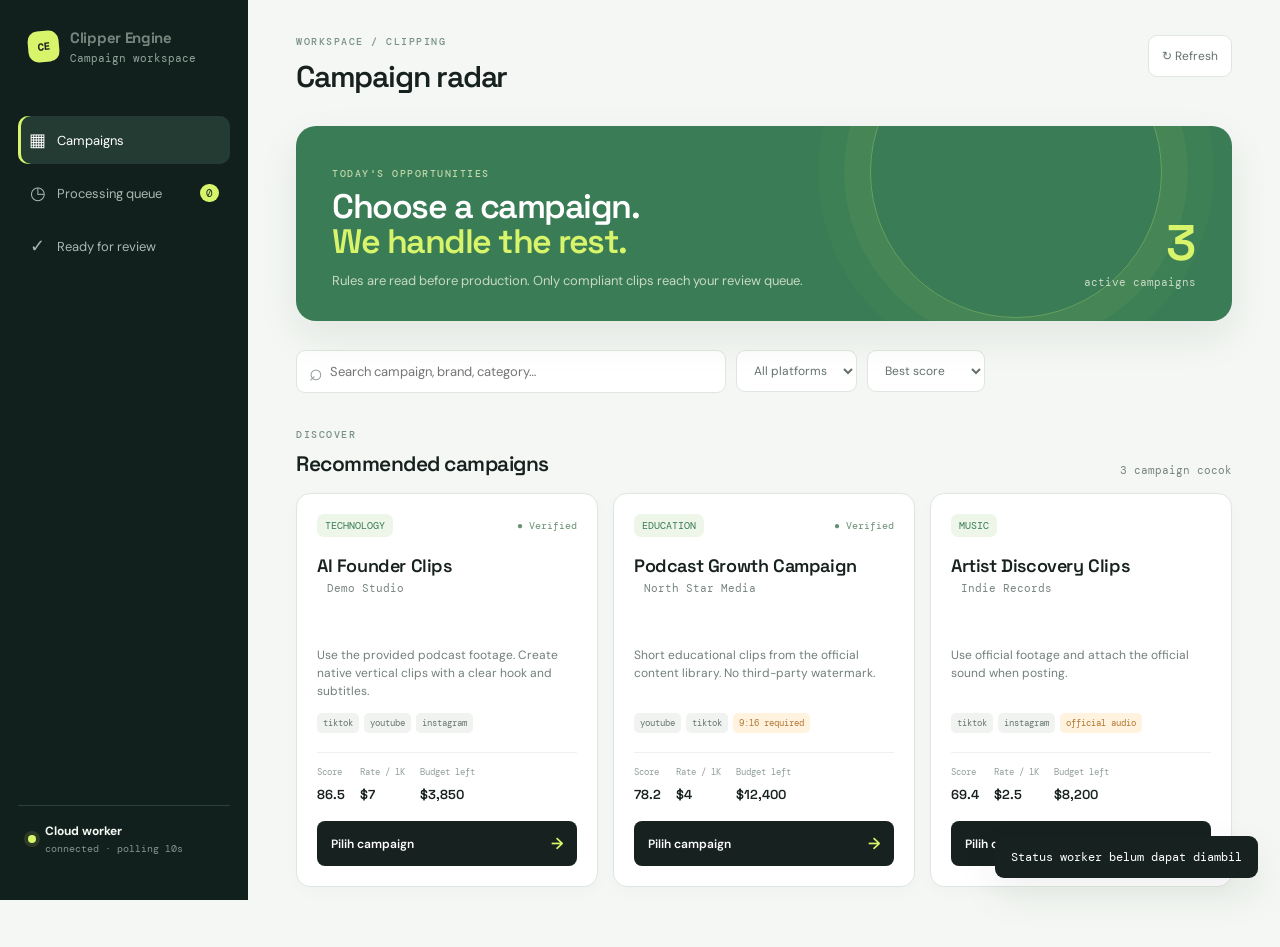
==== web/index.html @ 4ec82c53 "fix: label worker as cloud in dashboard" ====
<!doctype html>
<html lang="id">
<head>
  <meta charset="UTF-8" />
  <meta name="viewport" content="width=device-width, initial-scale=1.0" />
  <title>Clipper Engine</title>
  <link rel="stylesheet" href="./styles.css" />
</head>
<body>
  <div class="app-shell">
    <aside class="sidebar">
      <div class="brand"><div class="brand-mark">CE</div><div><strong>Clipper Engine</strong><span>Campaign workspace</span></div></div>
      <nav>
        <a class="nav-item active" href="#campaigns"><span>▦</span> Campaigns</a>
        <a class="nav-item" href="#jobs"><span>◷</span> Processing queue <b id="queueCount">0</b></a>
        <a class="nav-item" href="#review"><span>✓</span> Ready for review</a>
      </nav>
      <div class="sidebar-footer"><div class="worker-dot"></div><div><strong>Cloud worker</strong><span id="workerStatus">checking connection…</span></div></div>
    </aside>
    <main class="main-content">
      <header class="topbar"><div><p class="eyebrow">WORKSPACE / CLIPPING</p><h1 id="pageTitle">Campaign radar</h1></div><button class="ghost-button" id="refreshButton">↻ Refresh</button></header>
      <section id="campaignsView" class="view active-view">
        <div class="hero-card"><div><p class="eyebrow light">TODAY'S OPPORTUNITIES</p><h2>Choose a campaign.<br><em>We handle the rest.</em></h2><p class="hero-copy">Rules are read before production. Only compliant clips reach your review queue.</p></div><div class="hero-stat"><span id="activeCount">—</span><small>active campaigns</small></div></div>
        <div class="toolbar"><div class="search-box"><span>⌕</span><input id="searchInput" placeholder="Search campaign, brand, category…" /></div><select id="platformFilter"><option value="">All platforms</option><option value="tiktok">TikTok</option><option value="youtube">YouTube</option><option value="instagram">Instagram</option></select><select id="sortSelect"><option value="score">Best score</option><option value="rate">Highest rate</option><option value="budget">Budget left</option></select></div>
        <div class="section-heading"><div><p class="eyebrow">DISCOVER</p><h3>Recommended campaigns</h3></div><span class="muted" id="campaignMeta">Loading…</span></div>
        <div id="campaignGrid" class="campaign-grid"></div>
      </section>
      <section id="jobsView" class="view hidden"><div class="section-heading"><div><p class="eyebrow">AUTOMATION</p><h3>Processing queue</h3></div></div><div id="jobsList" class="jobs-list"></div></section>
      <section id="reviewView" class="view hidden"><div class="section-heading"><div><p class="eyebrow">YOUR DECISION</p><h3>Ready for review</h3></div></div><div id="reviewGrid" class="review-grid"></div></section>
    </main>
  </div>
  <div id="detailModal" class="modal hidden"><div class="modal-backdrop" data-close="true"></div><div class="modal-panel"><button class="modal-close" data-close="true">×</button><div id="modalContent"></div></div></div>
  <div id="toast" class="toast hidden"></div>
  <script src="./config.js"></script><script src="./app.js"></script>
</body>
</html>
---- web/styles.css ----
@import url('https://fonts.googleapis.com/css2?family=DM+Mono:wght@400;500&family=DM+Sans:wght@400;500;600;700&family=Space+Grotesk:wght@500;600;700&display=swap');
:root{--ink:#17211f;--muted:#78847f;--line:#dfe6e1;--paper:#f4f7f3;--white:#fff;--lime:#d8f46a;--green:#397c55;--orange:#ffb15b;--shadow:0 16px 40px rgba(29,54,40,.08)}*{box-sizing:border-box}body{margin:0;background:var(--paper);color:var(--ink);font-family:'DM Sans',sans-serif}.app-shell{display:flex;min-height:100vh}.sidebar{width:248px;background:#12201d;color:#f4faf3;display:flex;flex-direction:column;padding:28px 18px;position:fixed;inset:0 auto 0 0}.brand{display:flex;align-items:center;gap:11px;padding:0 10px 38px}.brand strong{display:block;font:700 15px 'Space Grotesk';letter-spacing:-.3px}.brand span{display:block;color:#91a59b;font:11px 'DM Mono';margin-top:4px}.brand-mark{height:31px;width:31px;border-radius:10px;background:var(--lime);color:#18261e;display:grid;place-items:center;font:700 10px 'DM Mono';transform:rotate(-5deg)}nav{display:grid;gap:5px}.nav-item{color:#a9b8b0;text-decoration:none;padding:12px 11px;border-radius:10px;display:flex;align-items:center;gap:11px;font-size:13px}.nav-item span{font-size:18px;width:17px;text-align:center}.nav-item:hover,.nav-item.active{background:#233b32;color:#fff}.nav-item.active{box-shadow:inset 3px 0 var(--lime)}.nav-item b{margin-left:auto;background:var(--lime);color:#203127;border-radius:9px;font:11px 'DM Mono';padding:2px 6px}.sidebar-footer{margin-top:auto;border-top:1px solid #2a4139;padding:17px 10px;display:flex;align-items:center;gap:9px}.sidebar-footer strong{display:block;font-size:12px}.sidebar-footer span{display:block;color:#81958b;font:10px 'DM Mono';margin-top:3px}.worker-dot{width:8px;height:8px;border-radius:50%;background:var(--lime);box-shadow:0 0 0 4px rgba(216,244,106,.12)}.main-content{margin-left:248px;width:calc(100% - 248px);padding:35px 48px 60px;max-width:1500px}.topbar{display:flex;justify-content:space-between;align-items:flex-start;margin-bottom:30px}.eyebrow{margin:0 0 9px;color:#789087;font:500 10px 'DM Mono';letter-spacing:1.5px}.eyebrow.light{color:#bed6aa}.topbar h1{font:600 30px 'Space Grotesk';letter-spacing:-1.2px;margin:0}.hero-card{background:var(--green);color:white;border-radius:20px;padding:32px 36px;display:flex;justify-content:space-between;align-items:end;min-height:195px;box-shadow:var(--shadow);overflow:hidden;position:relative}.hero-card:after{content:'';position:absolute;width:290px;height:290px;border:1px solid rgba(216,244,106,.3);border-radius:50%;right:70px;top:-100px;box-shadow:0 0 0 26px rgba(216,244,106,.04),0 0 0 52px rgba(216,244,106,.03)}.hero-card h2{font:600 34px/1.05 'Space Grotesk';letter-spacing:-1.5px;margin:0 0 12px;position:relative;z-index:1}.hero-card h2 em{color:var(--lime);font-style:normal}.hero-copy{color:#c9d9c7;font-size:13px;margin:0;position:relative;z-index:1}.hero-stat{position:relative;z-index:1;text-align:right}.hero-stat span{display:block;color:var(--lime);font:600 50px 'Space Grotesk';line-height:1}.hero-stat small{display:block;color:#c9d9c7;font:11px 'DM Mono';margin-top:7px}.toolbar{display:flex;gap:10px;margin:29px 0 35px}.search-box{background:#fff;border:1px solid var(--line);border-radius:9px;display:flex;align-items:center;padding:0 12px;flex:1;max-width:430px}.search-box span{font-size:23px;color:#8b9991;margin-right:7px}.search-box input{border:0;outline:0;background:transparent;padding:12px 0;width:100%;font:13px 'DM Sans';color:var(--ink)}select,.ghost-button{border:1px solid var(--line);background:#fff;border-radius:9px;padding:0 13px;color:#64736b;font:12px 'DM Sans';height:42px}.ghost-button{cursor:pointer}.ghost-button:hover{border-color:#9ab5a0;color:var(--green)}.section-heading{display:flex;justify-content:space-between;align-items:end;margin-bottom:16px}.section-heading h3{font:600 21px 'Space Grotesk';margin:0;letter-spacing:-.5px}.muted{color:var(--muted);font:11px 'DM Mono'}.campaign-grid{display:grid;grid-template-columns:repeat(auto-fill,minmax(280px,1fr));gap:15px}.campaign-card,.job-card,.review-card{background:#fff;border:1px solid var(--line);border-radius:14px;box-shadow:0 5px 15px rgba(34,61,45,.025)}.campaign-card{padding:20px;display:flex;flex-direction:column;min-height:360px}.card-top{display:flex;justify-content:space-between;align-items:center;margin-bottom:17px}.category-pill{color:var(--green);background:#edf6e8;border-radius:7px;padding:5px 8px;font:10px 'DM Mono';text-transform:uppercase}.verified{color:#699074;font:10px 'DM Mono'}.campaign-card h4{font:600 18px 'Space Grotesk';margin:0 0 4px;letter-spacing:-.4px}.brand{color:#78857e;font:11px 'DM Mono';margin:0 0 13px}.description{color:#718078;font-size:12px;line-height:1.5;min-height:54px;margin:0 0 13px}.chips{display:flex;gap:5px;flex-wrap:wrap;margin-bottom:19px}.chips span{background:#f0f3f0;border-radius:5px;padding:4px 6px;color:#68766f;font:9px 'DM Mono'}.chips .flag{background:#fff2df;color:#b47632}.metrics{border-top:1px solid #edf0ed;padding-top:13px;display:flex;gap:15px;margin-top:auto;margin-bottom:17px}.metrics small{display:block;color:#91a098;font:9px 'DM Mono';margin-bottom:5px}.metrics strong{font:600 13px 'Space Grotesk'}.primary-button{border:0;border-radius:8px;background:var(--ink);color:white;padding:12px 14px;font:600 12px 'DM Sans';cursor:pointer;display:flex;justify-content:space-between;align-items:center;width:100%}.primary-button:hover{background:var(--green)}.primary-button span{color:var(--lime);font-size:16px}.jobs-list{display:grid;gap:10px}.job-card{display:flex;align-items:center;gap:15px;padding:19px}.job-icon{width:35px;height:35px;border-radius:10px;background:#e9f2e6;color:var(--green);display:grid;place-items:center;font-size:20px}.job-main{flex:1}.job-head{display:flex;justify-content:space-between;gap:12px;align-items:center}.job-head strong{font:600 14px 'Space Grotesk'}.job-main p{margin:5px 0 10px;color:#7d8982;font:11px 'DM Mono'}.progress{height:5px;background:#edf0ed;border-radius:5px;overflow:hidden}.progress i{height:100%;display:block;background:var(--green);border-radius:5px;transition:width .5s}.progress-number{font:11px 'DM Mono';color:#7f8e85;width:38px;text-align:right}.status{font:10px 'DM Mono';border-radius:6px;padding:5px 7px;text-transform:uppercase}.status.processing,.status.queued{background:#fff1dd;color:#b87329}.status.review{background:#e5f4dc;color:#518459}.status.error,.status.blocked{background:#ffe3df;color:#b45d52}.review-grid{display:grid;grid-template-columns:repeat(auto-fill,minmax(280px,1fr));gap:16px}.preview-placeholder{height:300px;background:linear-gradient(145deg,#172723,#345247);border-radius:14px 14px 0 0;color:#d8f46a;display:grid;place-items:center;align-content:center;font:600 17px 'Space Grotesk'}.preview-placeholder small{color:#a8c4ae;font:10px 'DM Mono';margin-top:6px}.review-body{padding:17px}.review-body h4{font:600 16px 'Space Grotesk';margin:13px 0 7px}.review-body p{font-size:12px;color:#77847d;line-height:1.45}.review-actions{display:flex;gap:7px;margin-top:17px}.review-actions .primary-button{flex:1}.review-actions .ghost-button{height:auto}.empty-state{border:1px dashed #cbd6cd;color:#8c9991;padding:45px;text-align:center;border-radius:13px;font-size:13px;grid-column:1/-1}.hidden{display:none!important}.modal{position:fixed;inset:0;display:grid;place-items:center;z-index:10}.modal-backdrop{position:absolute;inset:0;background:rgba(14,28,24,.55);backdrop-filter:blur(4px)}.modal-panel{position:relative;background:#fff;width:min(480px,calc(100% - 30px));border-radius:18px;padding:32px;box-shadow:0 25px 80px rgba(0,0,0,.2)}.modal-panel h2{font:600 26px 'Space Grotesk';margin:0 0 6px}.modal-brand{color:#7d8e83;font:11px 'DM Mono';margin:0 0 25px}.modal-close{position:absolute;right:16px;top:13px;border:0;background:none;font-size:25px;color:#829088;cursor:pointer}.rule-preview{background:#f2f7f1;border-radius:11px;padding:15px 17px;display:grid;gap:8px;margin-bottom:15px}.rule-preview strong{font:600 12px 'Space Grotesk';margin-bottom:4px}.rule-preview span{font-size:12px;color:#617269}.rule-preview span:before{content:'✓';color:var(--green);font-weight:bold;margin-right:8px}.modal-note{color:#8a978f;font-size:11px;line-height:1.5;margin:0 0 22px}.toast{position:fixed;bottom:22px;right:22px;background:#17211f;color:#fff;border-radius:9px;padding:13px 16px;font:12px 'DM Mono';box-shadow:var(--shadow)}
@media(max-width:850px){.sidebar{width:70px;padding:22px 10px}.brand{padding:0 9px 32px}.brand>div:not(.brand-mark),.nav-item:not(.active) span~*,.nav-item b,.sidebar-footer div:not(.worker-dot){display:none}.nav-item{justify-content:center}.main-content{margin-left:70px;width:calc(100% - 70px);padding:25px 20px 45px}.hero-card{padding:25px;min-height:210px}.hero-card h2{font-size:28px}.hero-stat{display:none}.toolbar{flex-wrap:wrap}.search-box{max-width:none;flex-basis:100%}}

.review-video{display:block;width:100%;height:300px;object-fit:cover;background:#172723;border-radius:14px 14px 0 0}.download-link{text-decoration:none}.job-icon.spinning{animation:spin 1.2s linear infinite}@keyframes spin{to{transform:rotate(360deg)}}
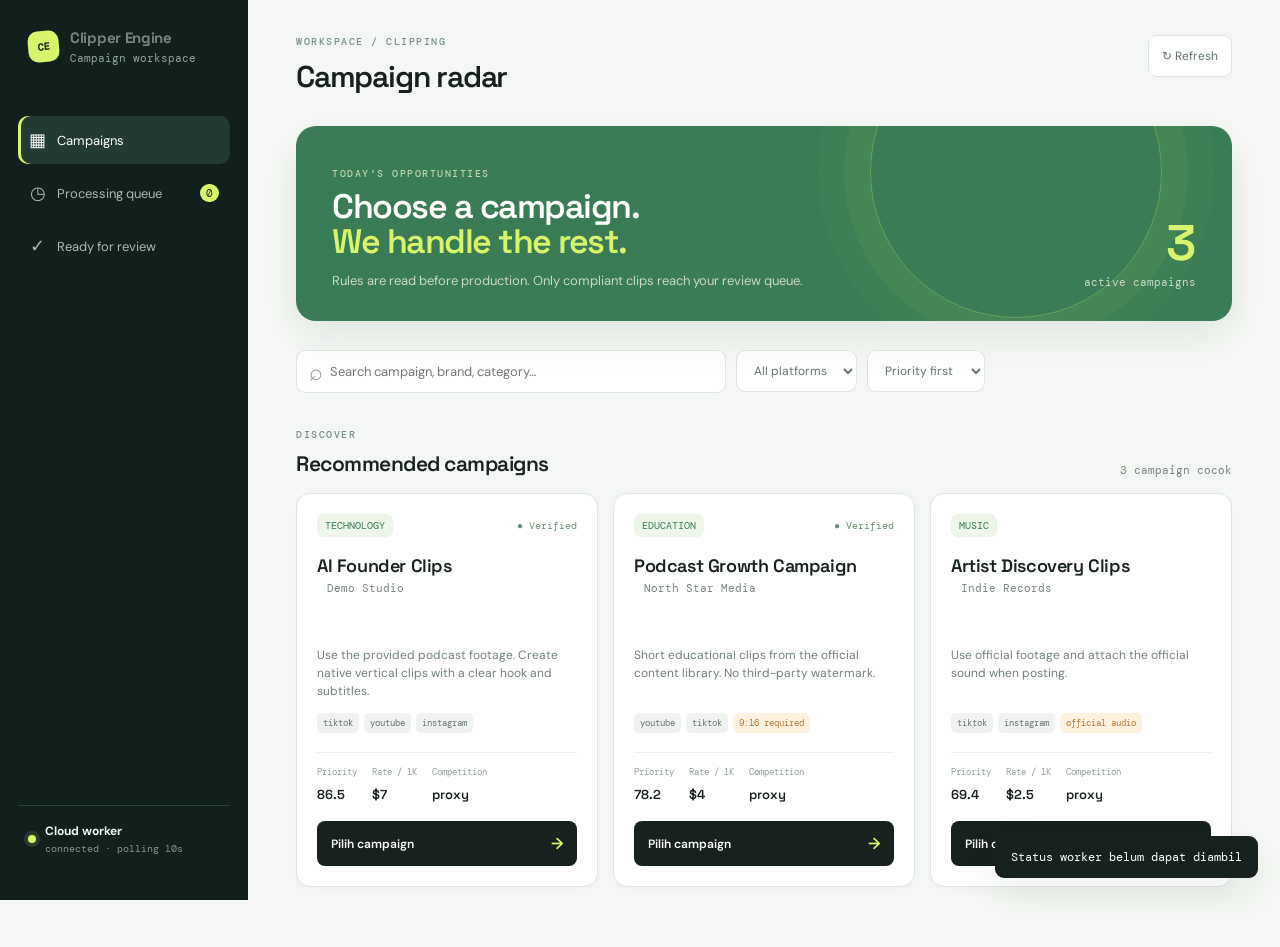
==== commit 5259c402: "feat: add D1-backed campaign priority radar" ====
--- a/web/index.html
+++ b/web/index.html
@@ -21,7 +21,7 @@
       <header class="topbar"><div><p class="eyebrow">WORKSPACE / CLIPPING</p><h1 id="pageTitle">Campaign radar</h1></div><button class="ghost-button" id="refreshButton">↻ Refresh</button></header>
       <section id="campaignsView" class="view active-view">
         <div class="hero-card"><div><p class="eyebrow light">TODAY'S OPPORTUNITIES</p><h2>Choose a campaign.<br><em>We handle the rest.</em></h2><p class="hero-copy">Rules are read before production. Only compliant clips reach your review queue.</p></div><div class="hero-stat"><span id="activeCount">—</span><small>active campaigns</small></div></div>
-        <div class="toolbar"><div class="search-box"><span>⌕</span><input id="searchInput" placeholder="Search campaign, brand, category…" /></div><select id="platformFilter"><option value="">All platforms</option><option value="tiktok">TikTok</option><option value="youtube">YouTube</option><option value="instagram">Instagram</option></select><select id="sortSelect"><option value="score">Best score</option><option value="rate">Highest rate</option><option value="budget">Budget left</option></select></div>
+        <div class="toolbar"><div class="search-box"><span>⌕</span><input id="searchInput" placeholder="Search campaign, brand, category…" /></div><select id="platformFilter"><option value="">All platforms</option><option value="tiktok">TikTok</option><option value="youtube">YouTube</option><option value="instagram">Instagram</option></select><select id="sortSelect"><option value="score">Priority first</option><option value="rate">Highest rate</option><option value="budget">Budget left</option><option value="recency">Newest</option></select></div>
         <div class="section-heading"><div><p class="eyebrow">DISCOVER</p><h3>Recommended campaigns</h3></div><span class="muted" id="campaignMeta">Loading…</span></div>
         <div id="campaignGrid" class="campaign-grid"></div>
       </section>
--- a/web/styles.css
+++ b/web/styles.css
@@ -2,4 +2,4 @@
 :root{--ink:#17211f;--muted:#78847f;--line:#dfe6e1;--paper:#f4f7f3;--white:#fff;--lime:#d8f46a;--green:#397c55;--orange:#ffb15b;--shadow:0 16px 40px rgba(29,54,40,.08)}*{box-sizing:border-box}body{margin:0;background:var(--paper);color:var(--ink);font-family:'DM Sans',sans-serif}.app-shell{display:flex;min-height:100vh}.sidebar{width:248px;background:#12201d;color:#f4faf3;display:flex;flex-direction:column;padding:28px 18px;position:fixed;inset:0 auto 0 0}.brand{display:flex;align-items:center;gap:11px;padding:0 10px 38px}.brand strong{display:block;font:700 15px 'Space Grotesk';letter-spacing:-.3px}.brand span{display:block;color:#91a59b;font:11px 'DM Mono';margin-top:4px}.brand-mark{height:31px;width:31px;border-radius:10px;background:var(--lime);color:#18261e;display:grid;place-items:center;font:700 10px 'DM Mono';transform:rotate(-5deg)}nav{display:grid;gap:5px}.nav-item{color:#a9b8b0;text-decoration:none;padding:12px 11px;border-radius:10px;display:flex;align-items:center;gap:11px;font-size:13px}.nav-item span{font-size:18px;width:17px;text-align:center}.nav-item:hover,.nav-item.active{background:#233b32;color:#fff}.nav-item.active{box-shadow:inset 3px 0 var(--lime)}.nav-item b{margin-left:auto;background:var(--lime);color:#203127;border-radius:9px;font:11px 'DM Mono';padding:2px 6px}.sidebar-footer{margin-top:auto;border-top:1px solid #2a4139;padding:17px 10px;display:flex;align-items:center;gap:9px}.sidebar-footer strong{display:block;font-size:12px}.sidebar-footer span{display:block;color:#81958b;font:10px 'DM Mono';margin-top:3px}.worker-dot{width:8px;height:8px;border-radius:50%;background:var(--lime);box-shadow:0 0 0 4px rgba(216,244,106,.12)}.main-content{margin-left:248px;width:calc(100% - 248px);padding:35px 48px 60px;max-width:1500px}.topbar{display:flex;justify-content:space-between;align-items:flex-start;margin-bottom:30px}.eyebrow{margin:0 0 9px;color:#789087;font:500 10px 'DM Mono';letter-spacing:1.5px}.eyebrow.light{color:#bed6aa}.topbar h1{font:600 30px 'Space Grotesk';letter-spacing:-1.2px;margin:0}.hero-card{background:var(--green);color:white;border-radius:20px;padding:32px 36px;display:flex;justify-content:space-between;align-items:end;min-height:195px;box-shadow:var(--shadow);overflow:hidden;position:relative}.hero-card:after{content:'';position:absolute;width:290px;height:290px;border:1px solid rgba(216,244,106,.3);border-radius:50%;right:70px;top:-100px;box-shadow:0 0 0 26px rgba(216,244,106,.04),0 0 0 52px rgba(216,244,106,.03)}.hero-card h2{font:600 34px/1.05 'Space Grotesk';letter-spacing:-1.5px;margin:0 0 12px;position:relative;z-index:1}.hero-card h2 em{color:var(--lime);font-style:normal}.hero-copy{color:#c9d9c7;font-size:13px;margin:0;position:relative;z-index:1}.hero-stat{position:relative;z-index:1;text-align:right}.hero-stat span{display:block;color:var(--lime);font:600 50px 'Space Grotesk';line-height:1}.hero-stat small{display:block;color:#c9d9c7;font:11px 'DM Mono';margin-top:7px}.toolbar{display:flex;gap:10px;margin:29px 0 35px}.search-box{background:#fff;border:1px solid var(--line);border-radius:9px;display:flex;align-items:center;padding:0 12px;flex:1;max-width:430px}.search-box span{font-size:23px;color:#8b9991;margin-right:7px}.search-box input{border:0;outline:0;background:transparent;padding:12px 0;width:100%;font:13px 'DM Sans';color:var(--ink)}select,.ghost-button{border:1px solid var(--line);background:#fff;border-radius:9px;padding:0 13px;color:#64736b;font:12px 'DM Sans';height:42px}.ghost-button{cursor:pointer}.ghost-button:hover{border-color:#9ab5a0;color:var(--green)}.section-heading{display:flex;justify-content:space-between;align-items:end;margin-bottom:16px}.section-heading h3{font:600 21px 'Space Grotesk';margin:0;letter-spacing:-.5px}.muted{color:var(--muted);font:11px 'DM Mono'}.campaign-grid{display:grid;grid-template-columns:repeat(auto-fill,minmax(280px,1fr));gap:15px}.campaign-card,.job-card,.review-card{background:#fff;border:1px solid var(--line);border-radius:14px;box-shadow:0 5px 15px rgba(34,61,45,.025)}.campaign-card{padding:20px;display:flex;flex-direction:column;min-height:360px}.card-top{display:flex;justify-content:space-between;align-items:center;margin-bottom:17px}.category-pill{color:var(--green);background:#edf6e8;border-radius:7px;padding:5px 8px;font:10px 'DM Mono';text-transform:uppercase}.verified{color:#699074;font:10px 'DM Mono'}.campaign-card h4{font:600 18px 'Space Grotesk';margin:0 0 4px;letter-spacing:-.4px}.brand{color:#78857e;font:11px 'DM Mono';margin:0 0 13px}.description{color:#718078;font-size:12px;line-height:1.5;min-height:54px;margin:0 0 13px}.chips{display:flex;gap:5px;flex-wrap:wrap;margin-bottom:19px}.chips span{background:#f0f3f0;border-radius:5px;padding:4px 6px;color:#68766f;font:9px 'DM Mono'}.chips .flag{background:#fff2df;color:#b47632}.metrics{border-top:1px solid #edf0ed;padding-top:13px;display:flex;gap:15px;margin-top:auto;margin-bottom:17px}.metrics small{display:block;color:#91a098;font:9px 'DM Mono';margin-bottom:5px}.metrics strong{font:600 13px 'Space Grotesk'}.primary-button{border:0;border-radius:8px;background:var(--ink);color:white;padding:12px 14px;font:600 12px 'DM Sans';cursor:pointer;display:flex;justify-content:space-between;align-items:center;width:100%}.primary-button:hover{background:var(--green)}.primary-button span{color:var(--lime);font-size:16px}.jobs-list{display:grid;gap:10px}.job-card{display:flex;align-items:center;gap:15px;padding:19px}.job-icon{width:35px;height:35px;border-radius:10px;background:#e9f2e6;color:var(--green);display:grid;place-items:center;font-size:20px}.job-main{flex:1}.job-head{display:flex;justify-content:space-between;gap:12px;align-items:center}.job-head strong{font:600 14px 'Space Grotesk'}.job-main p{margin:5px 0 10px;color:#7d8982;font:11px 'DM Mono'}.progress{height:5px;background:#edf0ed;border-radius:5px;overflow:hidden}.progress i{height:100%;display:block;background:var(--green);border-radius:5px;transition:width .5s}.progress-number{font:11px 'DM Mono';color:#7f8e85;width:38px;text-align:right}.status{font:10px 'DM Mono';border-radius:6px;padding:5px 7px;text-transform:uppercase}.status.processing,.status.queued{background:#fff1dd;color:#b87329}.status.review{background:#e5f4dc;color:#518459}.status.error,.status.blocked{background:#ffe3df;color:#b45d52}.review-grid{display:grid;grid-template-columns:repeat(auto-fill,minmax(280px,1fr));gap:16px}.preview-placeholder{height:300px;background:linear-gradient(145deg,#172723,#345247);border-radius:14px 14px 0 0;color:#d8f46a;display:grid;place-items:center;align-content:center;font:600 17px 'Space Grotesk'}.preview-placeholder small{color:#a8c4ae;font:10px 'DM Mono';margin-top:6px}.review-body{padding:17px}.review-body h4{font:600 16px 'Space Grotesk';margin:13px 0 7px}.review-body p{font-size:12px;color:#77847d;line-height:1.45}.review-actions{display:flex;gap:7px;margin-top:17px}.review-actions .primary-button{flex:1}.review-actions .ghost-button{height:auto}.empty-state{border:1px dashed #cbd6cd;color:#8c9991;padding:45px;text-align:center;border-radius:13px;font-size:13px;grid-column:1/-1}.hidden{display:none!important}.modal{position:fixed;inset:0;display:grid;place-items:center;z-index:10}.modal-backdrop{position:absolute;inset:0;background:rgba(14,28,24,.55);backdrop-filter:blur(4px)}.modal-panel{position:relative;background:#fff;width:min(480px,calc(100% - 30px));border-radius:18px;padding:32px;box-shadow:0 25px 80px rgba(0,0,0,.2)}.modal-panel h2{font:600 26px 'Space Grotesk';margin:0 0 6px}.modal-brand{color:#7d8e83;font:11px 'DM Mono';margin:0 0 25px}.modal-close{position:absolute;right:16px;top:13px;border:0;background:none;font-size:25px;color:#829088;cursor:pointer}.rule-preview{background:#f2f7f1;border-radius:11px;padding:15px 17px;display:grid;gap:8px;margin-bottom:15px}.rule-preview strong{font:600 12px 'Space Grotesk';margin-bottom:4px}.rule-preview span{font-size:12px;color:#617269}.rule-preview span:before{content:'✓';color:var(--green);font-weight:bold;margin-right:8px}.modal-note{color:#8a978f;font-size:11px;line-height:1.5;margin:0 0 22px}.toast{position:fixed;bottom:22px;right:22px;background:#17211f;color:#fff;border-radius:9px;padding:13px 16px;font:12px 'DM Mono';box-shadow:var(--shadow)}
 @media(max-width:850px){.sidebar{width:70px;padding:22px 10px}.brand{padding:0 9px 32px}.brand>div:not(.brand-mark),.nav-item:not(.active) span~*,.nav-item b,.sidebar-footer div:not(.worker-dot){display:none}.nav-item{justify-content:center}.main-content{margin-left:70px;width:calc(100% - 70px);padding:25px 20px 45px}.hero-card{padding:25px;min-height:210px}.hero-card h2{font-size:28px}.hero-stat{display:none}.toolbar{flex-wrap:wrap}.search-box{max-width:none;flex-basis:100%}}
 
-.review-video{display:block;width:100%;height:300px;object-fit:cover;background:#172723;border-radius:14px 14px 0 0}.download-link{text-decoration:none}.job-icon.spinning{animation:spin 1.2s linear infinite}@keyframes spin{to{transform:rotate(360deg)}}
+.review-video{display:block;width:100%;height:300px;object-fit:cover;background:#172723;border-radius:14px 14px 0 0}.download-link{text-decoration:none}.job-icon.spinning{animation:spin 1.2s linear infinite}.card-labels{display:flex;gap:7px;align-items:center}.new-badge{color:#315d3d;background:var(--lime);border-radius:5px;padding:4px 6px;font:9px 'DM Mono'}
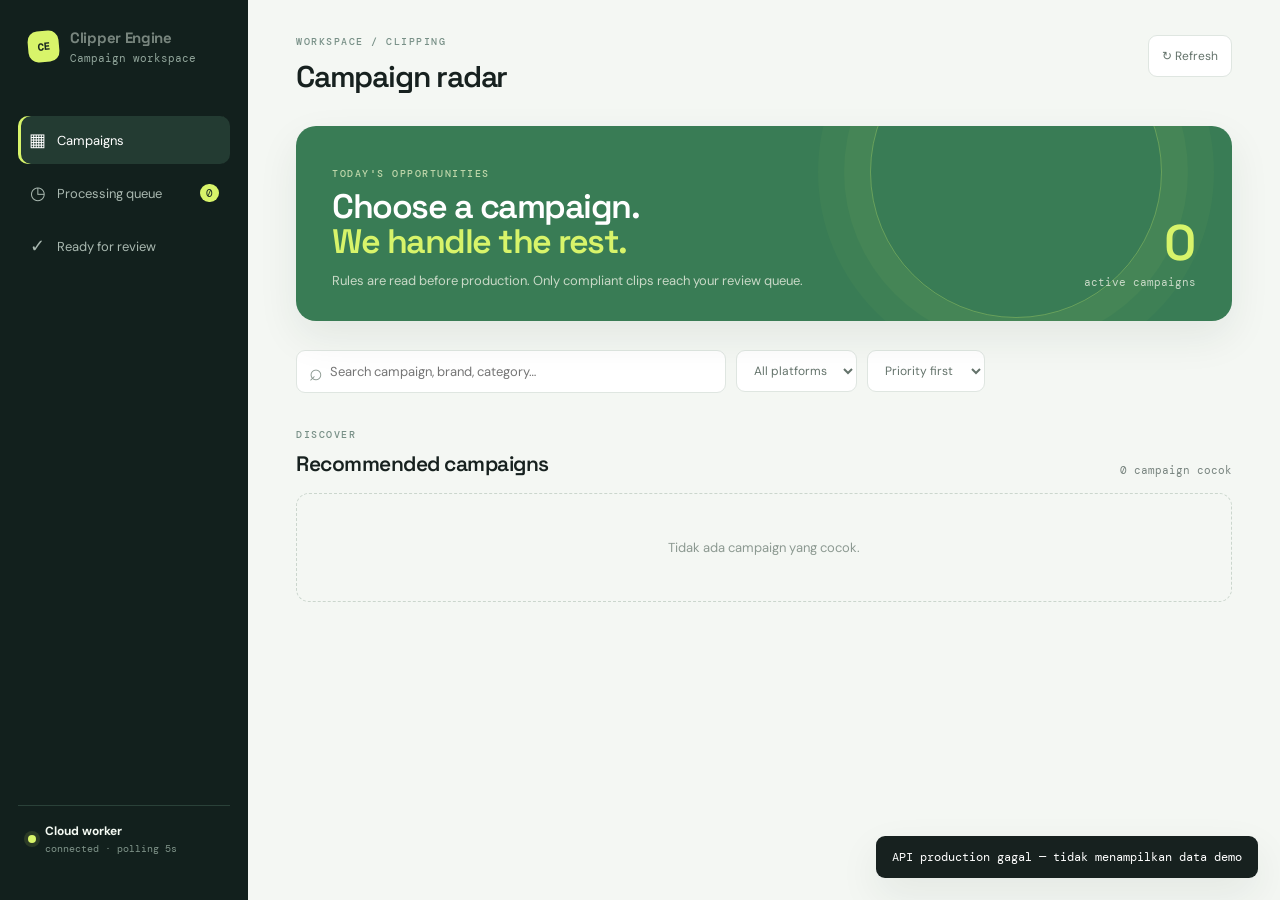
==== commit d4dffaaf: "feat: add live queue monitoring summary" ====
--- a/web/index.html
+++ b/web/index.html
@@ -25,7 +25,7 @@
         <div class="section-heading"><div><p class="eyebrow">DISCOVER</p><h3>Recommended campaigns</h3></div><span class="muted" id="campaignMeta">Loading…</span></div>
         <div id="campaignGrid" class="campaign-grid"></div>
       </section>
-      <section id="jobsView" class="view hidden"><div class="section-heading"><div><p class="eyebrow">AUTOMATION</p><h3>Processing queue</h3></div></div><div id="jobsList" class="jobs-list"></div></section>
+      <section id="jobsView" class="view hidden"><div class="section-heading"><div><p class="eyebrow">AUTOMATION</p><h3>Processing queue</h3></div><div class="queue-monitor-badge"><i></i> LIVE</div></div><div id="queueSummary" class="queue-summary"></div><div id="jobsList" class="jobs-list"></div></section>
       <section id="reviewView" class="view hidden"><div class="section-heading"><div><p class="eyebrow">YOUR DECISION</p><h3>Ready for review</h3></div></div><div id="reviewGrid" class="review-grid"></div></section>
     </main>
   </div>
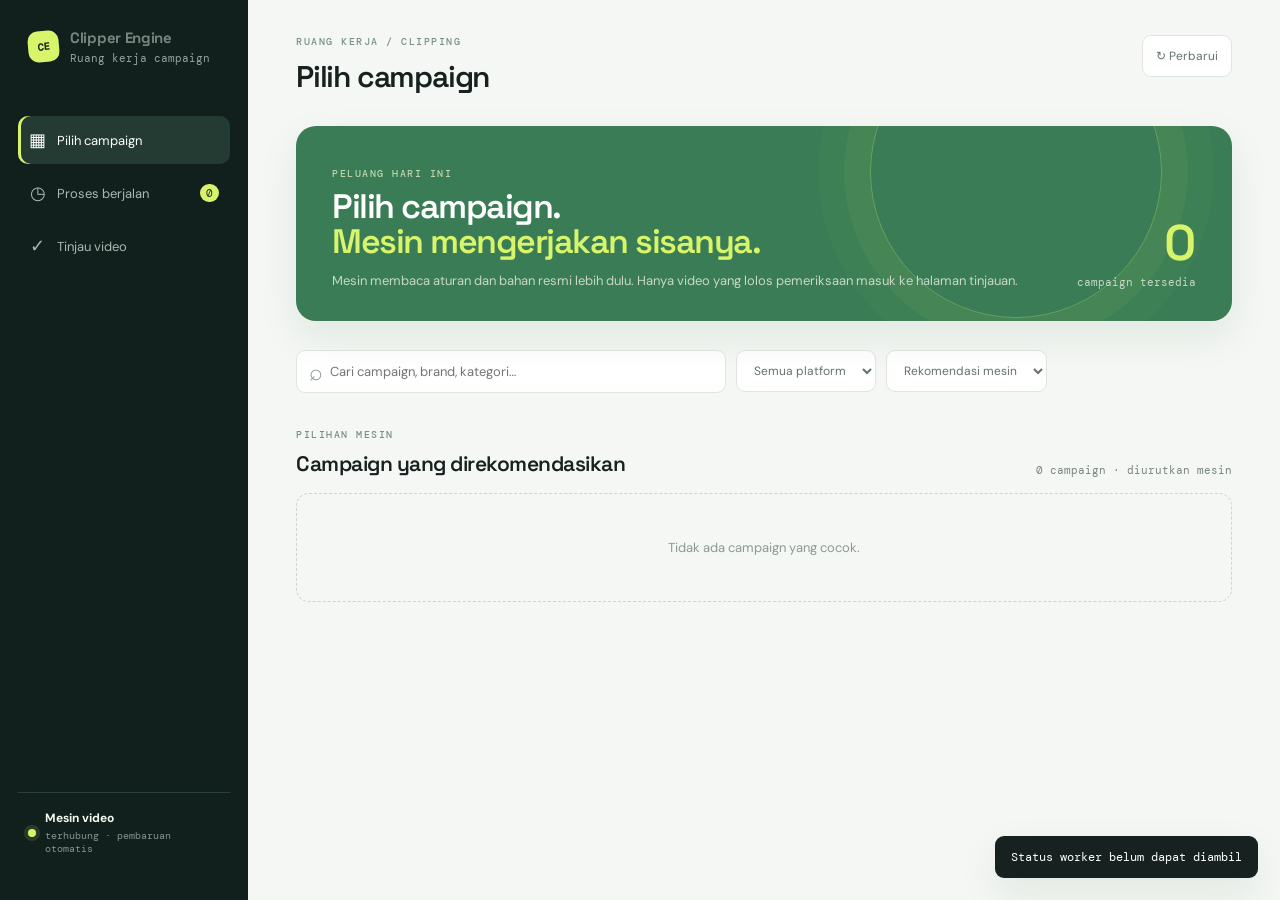
==== commit ee6d061e: "feat: simplify worker pages user experience" ====
--- a/web/index.html
+++ b/web/index.html
@@ -9,24 +9,24 @@
 <body>
   <div class="app-shell">
     <aside class="sidebar">
-      <div class="brand"><div class="brand-mark">CE</div><div><strong>Clipper Engine</strong><span>Campaign workspace</span></div></div>
+      <div class="brand"><div class="brand-mark">CE</div><div><strong>Clipper Engine</strong><span>Ruang kerja campaign</span></div></div>
       <nav>
-        <a class="nav-item active" href="#campaigns"><span>▦</span> Campaigns</a>
-        <a class="nav-item" href="#jobs"><span>◷</span> Processing queue <b id="queueCount">0</b></a>
-        <a class="nav-item" href="#review"><span>✓</span> Ready for review</a>
+        <a class="nav-item active" href="#campaigns"><span>▦</span> Pilih campaign</a>
+        <a class="nav-item" href="#jobs"><span>◷</span> Proses berjalan <b id="queueCount">0</b></a>
+        <a class="nav-item" href="#review"><span>✓</span> Tinjau video</a>
       </nav>
-      <div class="sidebar-footer"><div class="worker-dot"></div><div><strong>Cloud worker</strong><span id="workerStatus">checking connection…</span></div></div>
+      <div class="sidebar-footer"><div class="worker-dot"></div><div><strong>Mesin video</strong><span id="workerStatus">memeriksa koneksi…</span></div></div>
     </aside>
     <main class="main-content">
-      <header class="topbar"><div><p class="eyebrow">WORKSPACE / CLIPPING</p><h1 id="pageTitle">Campaign radar</h1></div><button class="ghost-button" id="refreshButton">↻ Refresh</button></header>
+      <header class="topbar"><div><p class="eyebrow">RUANG KERJA / CLIPPING</p><h1 id="pageTitle">Pilih campaign</h1></div><button class="ghost-button" id="refreshButton">↻ Perbarui</button></header>
       <section id="campaignsView" class="view active-view">
-        <div class="hero-card"><div><p class="eyebrow light">TODAY'S OPPORTUNITIES</p><h2>Choose a campaign.<br><em>We handle the rest.</em></h2><p class="hero-copy">Rules are read before production. Only compliant clips reach your review queue.</p></div><div class="hero-stat"><span id="activeCount">—</span><small>active campaigns</small></div></div>
-        <div class="toolbar"><div class="search-box"><span>⌕</span><input id="searchInput" placeholder="Search campaign, brand, category…" /></div><select id="platformFilter"><option value="">All platforms</option><option value="tiktok">TikTok</option><option value="youtube">YouTube</option><option value="instagram">Instagram</option></select><select id="sortSelect"><option value="score">Priority first</option><option value="rate">Highest rate</option><option value="budget">Budget left</option><option value="recency">Newest</option></select></div>
-        <div class="section-heading"><div><p class="eyebrow">DISCOVER</p><h3>Recommended campaigns</h3></div><span class="muted" id="campaignMeta">Loading…</span></div>
+        <div class="hero-card"><div><p class="eyebrow light">PELUANG HARI INI</p><h2>Pilih campaign.<br><em>Mesin mengerjakan sisanya.</em></h2><p class="hero-copy">Mesin membaca aturan dan bahan resmi lebih dulu. Hanya video yang lolos pemeriksaan masuk ke halaman tinjauan.</p></div><div class="hero-stat"><span id="activeCount">—</span><small>campaign tersedia</small></div></div>
+        <div class="toolbar"><div class="search-box"><span>⌕</span><input id="searchInput" placeholder="Cari campaign, brand, kategori…" /></div><select id="platformFilter"><option value="">Semua platform</option><option value="tiktok">TikTok</option><option value="youtube">YouTube</option><option value="instagram">Instagram</option></select><select id="sortSelect"><option value="score">Rekomendasi mesin</option><option value="rate">Bayaran tertinggi</option><option value="budget">Sisa budget</option><option value="recency">Terbaru</option></select></div>
+        <div class="section-heading"><div><p class="eyebrow">PILIHAN MESIN</p><h3>Campaign yang direkomendasikan</h3></div><span class="muted" id="campaignMeta">Memuat…</span></div>
         <div id="campaignGrid" class="campaign-grid"></div>
       </section>
-      <section id="jobsView" class="view hidden"><div class="section-heading"><div><p class="eyebrow">AUTOMATION</p><h3>Processing queue</h3></div><div class="queue-monitor-badge"><i></i> LIVE</div></div><div id="queueSummary" class="queue-summary"></div><div id="jobsList" class="jobs-list"></div></section>
-      <section id="reviewView" class="view hidden"><div class="section-heading"><div><p class="eyebrow">YOUR DECISION</p><h3>Ready for review</h3></div></div><div id="reviewGrid" class="review-grid"></div></section>
+      <section id="jobsView" class="view hidden"><div class="section-heading"><div><p class="eyebrow">MESIN BEKERJA</p><h3>Proses berjalan</h3></div><div class="queue-monitor-badge"><i></i> MEMANTAU</div></div><div class="how-it-works"><b>Yang sedang dilakukan mesin</b><span>membaca aturan → mencari potongan → membuat subtitle → memeriksa video → menyiapkan review</span></div><div id="queueSummary" class="queue-summary"></div><div id="jobsList" class="jobs-list"></div></section>
+      <section id="reviewView" class="view hidden"><div class="section-heading"><div><p class="eyebrow">KEPUTUSAN ANDA</p><h3>Tinjau video</h3></div></div><div class="review-guide"><b>Alur Anda:</b><span>Putar video sampai selesai</span><i>→</i><span>Edit caption bila perlu</span><i>→</i><span>ACC, tolak, atau minta render ulang</span><i>→</i><span>Setelah ACC, masukkan ke Buffer</span></div><div id="reviewGrid" class="review-grid"></div></section>
     </main>
   </div>
   <div id="detailModal" class="modal hidden"><div class="modal-backdrop" data-close="true"></div><div class="modal-panel"><button class="modal-close" data-close="true">×</button><div id="modalContent"></div></div></div>
--- a/web/styles.css
+++ b/web/styles.css
@@ -1,5 +1,57 @@
 @import url('https://fonts.googleapis.com/css2?family=DM+Mono:wght@400;500&family=DM+Sans:wght@400;500;600;700&family=Space+Grotesk:wght@500;600;700&display=swap');
-:root{--ink:#17211f;--muted:#78847f;--line:#dfe6e1;--paper:#f4f7f3;--white:#fff;--lime:#d8f46a;--green:#397c55;--orange:#ffb15b;--shadow:0 16px 40px rgba(29,54,40,.08)}*{box-sizing:border-box}body{margin:0;background:var(--paper);color:var(--ink);font-family:'DM Sans',sans-serif}.app-shell{display:flex;min-height:100vh}.sidebar{width:248px;background:#12201d;color:#f4faf3;display:flex;flex-direction:column;padding:28px 18px;position:fixed;inset:0 auto 0 0}.brand{display:flex;align-items:center;gap:11px;padding:0 10px 38px}.brand strong{display:block;font:700 15px 'Space Grotesk';letter-spacing:-.3px}.brand span{display:block;color:#91a59b;font:11px 'DM Mono';margin-top:4px}.brand-mark{height:31px;width:31px;border-radius:10px;background:var(--lime);color:#18261e;display:grid;place-items:center;font:700 10px 'DM Mono';transform:rotate(-5deg)}nav{display:grid;gap:5px}.nav-item{color:#a9b8b0;text-decoration:none;padding:12px 11px;border-radius:10px;display:flex;align-items:center;gap:11px;font-size:13px}.nav-item span{font-size:18px;width:17px;text-align:center}.nav-item:hover,.nav-item.active{background:#233b32;color:#fff}.nav-item.active{box-shadow:inset 3px 0 var(--lime)}.nav-item b{margin-left:auto;background:var(--lime);color:#203127;border-radius:9px;font:11px 'DM Mono';padding:2px 6px}.sidebar-footer{margin-top:auto;border-top:1px solid #2a4139;padding:17px 10px;display:flex;align-items:center;gap:9px}.sidebar-footer strong{display:block;font-size:12px}.sidebar-footer span{display:block;color:#81958b;font:10px 'DM Mono';margin-top:3px}.worker-dot{width:8px;height:8px;border-radius:50%;background:var(--lime);box-shadow:0 0 0 4px rgba(216,244,106,.12)}.main-content{margin-left:248px;width:calc(100% - 248px);padding:35px 48px 60px;max-width:1500px}.topbar{display:flex;justify-content:space-between;align-items:flex-start;margin-bottom:30px}.eyebrow{margin:0 0 9px;color:#789087;font:500 10px 'DM Mono';letter-spacing:1.5px}.eyebrow.light{color:#bed6aa}.topbar h1{font:600 30px 'Space Grotesk';letter-spacing:-1.2px;margin:0}.hero-card{background:var(--green);color:white;border-radius:20px;padding:32px 36px;display:flex;justify-content:space-between;align-items:end;min-height:195px;box-shadow:var(--shadow);overflow:hidden;position:relative}.hero-card:after{content:'';position:absolute;width:290px;height:290px;border:1px solid rgba(216,244,106,.3);border-radius:50%;right:70px;top:-100px;box-shadow:0 0 0 26px rgba(216,244,106,.04),0 0 0 52px rgba(216,244,106,.03)}.hero-card h2{font:600 34px/1.05 'Space Grotesk';letter-spacing:-1.5px;margin:0 0 12px;position:relative;z-index:1}.hero-card h2 em{color:var(--lime);font-style:normal}.hero-copy{color:#c9d9c7;font-size:13px;margin:0;position:relative;z-index:1}.hero-stat{position:relative;z-index:1;text-align:right}.hero-stat span{display:block;color:var(--lime);font:600 50px 'Space Grotesk';line-height:1}.hero-stat small{display:block;color:#c9d9c7;font:11px 'DM Mono';margin-top:7px}.toolbar{display:flex;gap:10px;margin:29px 0 35px}.search-box{background:#fff;border:1px solid var(--line);border-radius:9px;display:flex;align-items:center;padding:0 12px;flex:1;max-width:430px}.search-box span{font-size:23px;color:#8b9991;margin-right:7px}.search-box input{border:0;outline:0;background:transparent;padding:12px 0;width:100%;font:13px 'DM Sans';color:var(--ink)}select,.ghost-button{border:1px solid var(--line);background:#fff;border-radius:9px;padding:0 13px;color:#64736b;font:12px 'DM Sans';height:42px}.ghost-button{cursor:pointer}.ghost-button:hover{border-color:#9ab5a0;color:var(--green)}.section-heading{display:flex;justify-content:space-between;align-items:end;margin-bottom:16px}.section-heading h3{font:600 21px 'Space Grotesk';margin:0;letter-spacing:-.5px}.muted{color:var(--muted);font:11px 'DM Mono'}.campaign-grid{display:grid;grid-template-columns:repeat(auto-fill,minmax(280px,1fr));gap:15px}.campaign-card,.job-card,.review-card{background:#fff;border:1px solid var(--line);border-radius:14px;box-shadow:0 5px 15px rgba(34,61,45,.025)}.campaign-card{padding:20px;display:flex;flex-direction:column;min-height:360px}.card-top{display:flex;justify-content:space-between;align-items:center;margin-bottom:17px}.category-pill{color:var(--green);background:#edf6e8;border-radius:7px;padding:5px 8px;font:10px 'DM Mono';text-transform:uppercase}.verified{color:#699074;font:10px 'DM Mono'}.campaign-card h4{font:600 18px 'Space Grotesk';margin:0 0 4px;letter-spacing:-.4px}.brand{color:#78857e;font:11px 'DM Mono';margin:0 0 13px}.description{color:#718078;font-size:12px;line-height:1.5;min-height:54px;margin:0 0 13px}.chips{display:flex;gap:5px;flex-wrap:wrap;margin-bottom:19px}.chips span{background:#f0f3f0;border-radius:5px;padding:4px 6px;color:#68766f;font:9px 'DM Mono'}.chips .flag{background:#fff2df;color:#b47632}.metrics{border-top:1px solid #edf0ed;padding-top:13px;display:flex;gap:15px;margin-top:auto;margin-bottom:17px}.metrics small{display:block;color:#91a098;font:9px 'DM Mono';margin-bottom:5px}.metrics strong{font:600 13px 'Space Grotesk'}.primary-button{border:0;border-radius:8px;background:var(--ink);color:white;padding:12px 14px;font:600 12px 'DM Sans';cursor:pointer;display:flex;justify-content:space-between;align-items:center;width:100%}.primary-button:hover{background:var(--green)}.primary-button span{color:var(--lime);font-size:16px}.jobs-list{display:grid;gap:10px}.job-card{display:flex;align-items:center;gap:15px;padding:19px}.job-icon{width:35px;height:35px;border-radius:10px;background:#e9f2e6;color:var(--green);display:grid;place-items:center;font-size:20px}.job-main{flex:1}.job-head{display:flex;justify-content:space-between;gap:12px;align-items:center}.job-head strong{font:600 14px 'Space Grotesk'}.job-main p{margin:5px 0 10px;color:#7d8982;font:11px 'DM Mono'}.progress{height:5px;background:#edf0ed;border-radius:5px;overflow:hidden}.progress i{height:100%;display:block;background:var(--green);border-radius:5px;transition:width .5s}.progress-number{font:11px 'DM Mono';color:#7f8e85;width:38px;text-align:right}.status{font:10px 'DM Mono';border-radius:6px;padding:5px 7px;text-transform:uppercase}.status.processing,.status.queued{background:#fff1dd;color:#b87329}.status.review{background:#e5f4dc;color:#518459}.status.error,.status.blocked{background:#ffe3df;color:#b45d52}.review-grid{display:grid;grid-template-columns:repeat(auto-fill,minmax(280px,1fr));gap:16px}.preview-placeholder{height:300px;background:linear-gradient(145deg,#172723,#345247);border-radius:14px 14px 0 0;color:#d8f46a;display:grid;place-items:center;align-content:center;font:600 17px 'Space Grotesk'}.preview-placeholder small{color:#a8c4ae;font:10px 'DM Mono';margin-top:6px}.review-body{padding:17px}.review-body h4{font:600 16px 'Space Grotesk';margin:13px 0 7px}.review-body p{font-size:12px;color:#77847d;line-height:1.45}.review-actions{display:flex;gap:7px;margin-top:17px}.review-actions .primary-button{flex:1}.review-actions .ghost-button{height:auto}.empty-state{border:1px dashed #cbd6cd;color:#8c9991;padding:45px;text-align:center;border-radius:13px;font-size:13px;grid-column:1/-1}.hidden{display:none!important}.modal{position:fixed;inset:0;display:grid;place-items:center;z-index:10}.modal-backdrop{position:absolute;inset:0;background:rgba(14,28,24,.55);backdrop-filter:blur(4px)}.modal-panel{position:relative;background:#fff;width:min(480px,calc(100% - 30px));border-radius:18px;padding:32px;box-shadow:0 25px 80px rgba(0,0,0,.2)}.modal-panel h2{font:600 26px 'Space Grotesk';margin:0 0 6px}.modal-brand{color:#7d8e83;font:11px 'DM Mono';margin:0 0 25px}.modal-close{position:absolute;right:16px;top:13px;border:0;background:none;font-size:25px;color:#829088;cursor:pointer}.rule-preview{background:#f2f7f1;border-radius:11px;padding:15px 17px;display:grid;gap:8px;margin-bottom:15px}.rule-preview strong{font:600 12px 'Space Grotesk';margin-bottom:4px}.rule-preview span{font-size:12px;color:#617269}.rule-preview span:before{content:'✓';color:var(--green);font-weight:bold;margin-right:8px}.modal-note{color:#8a978f;font-size:11px;line-height:1.5;margin:0 0 22px}.toast{position:fixed;bottom:22px;right:22px;background:#17211f;color:#fff;border-radius:9px;padding:13px 16px;font:12px 'DM Mono';box-shadow:var(--shadow)}
+:root{--ink:#17211f;--muted:#78847f;--line:#dfe6e1;--paper:#f4f7f3;--white:#fff;--lime:#d8f46a;--green:#397c55;--orange:#ffb15b;--shadow:0 16px 40px rgba(29,54,40,.08)}*{box-sizing:border-box}body{margin:0;background:var(--paper);color:var(--ink);font-family:'DM Sans',sans-serif}.app-shell{display:flex;min-height:100vh}.sidebar{width:248px;background:#12201d;color:#f4faf3;display:flex;flex-direction:column;padding:28px 18px;position:fixed;inset:0 auto 0 0}.brand{display:flex;align-items:center;gap:11px;padding:0 10px 38px}.brand strong{display:block;font:700 15px 'Space Grotesk';letter-spacing:-.3px}.brand span{display:block;color:#91a59b;font:11px 'DM Mono';margin-top:4px}.brand-mark{height:31px;width:31px;border-radius:10px;background:var(--lime);color:#18261e;display:grid;place-items:center;font:700 10px 'DM Mono';transform:rotate(-5deg)}nav{display:grid;gap:5px}.nav-item{color:#a9b8b0;text-decoration:none;padding:12px 11px;border-radius:10px;display:flex;align-items:center;gap:11px;font-size:13px}.nav-item span{font-size:18px;width:17px;text-align:center}.nav-item:hover,.nav-item.active{background:#233b32;color:#fff}.nav-item.active{box-shadow:inset 3px 0 var(--lime)}.nav-item b{margin-left:auto;background:var(--lime);color:#203127;border-radius:9px;font:11px 'DM Mono';padding:2px 6px}.sidebar-footer{margin-top:auto;border-top:1px solid #2a4139;padding:17px 10px;display:flex;align-items:center;gap:9px}.sidebar-footer strong{display:block;font-size:12px}.sidebar-footer span{display:block;color:#81958b;font:10px 'DM Mono';margin-top:3px}.worker-dot{width:8px;height:8px;border-radius:50%;background:var(--lime);box-shadow:0 0 0 4px rgba(216,244,106,.12)}.main-content{margin-left:248px;width:calc(100% - 248px);padding:35px 48px 60px;max-width:1500px}.topbar{display:flex;justify-content:space-between;align-items:flex-start;margin-bottom:30px}.eyebrow{margin:0 0 9px;color:#789087;font:500 10px 'DM Mono';letter-spacing:1.5px}.eyebrow.light{color:#bed6aa}.topbar h1{font:600 30px 'Space Grotesk';letter-spacing:-1.2px;margin:0}.hero-card{background:var(--green);color:white;border-radius:20px;padding:32px 36px;display:flex;justify-content:space-between;align-items:end;min-height:195px;box-shadow:var(--shadow);overflow:hidden;position:relative}.hero-card:after{content:'';position:absolute;width:290px;height:290px;border:1px solid rgba(216,244,106,.3);border-radius:50%;right:70px;top:-100px;box-shadow:0 0 0 26px rgba(216,244,106,.04),0 0 0 52px rgba(216,244,106,.03)}.hero-card h2{font:600 34px/1.05 'Space Grotesk';letter-spacing:-1.5px;margin:0 0 12px;position:relative;z-index:1}.hero-card h2 em{color:var(--lime);font-style:normal}.hero-copy{color:#c9d9c7;font-size:13px;margin:0;position:relative;z-index:1}.hero-stat{position:relative;z-index:1;text-align:right}.hero-stat span{display:block;color:var(--lime);font:600 50px 'Space Grotesk';line-height:1}.hero-stat small{display:block;color:#c9d9c7;font:11px 'DM Mono';margin-top:7px}.toolbar{display:flex;gap:10px;margin:29px 0 35px}.search-box{background:#fff;border:1px solid var(--line);border-radius:9px;display:flex;align-items:center;padding:0 12px;flex:1;max-width:430px}.search-box span{font-size:23px;color:#8b9991;margin-right:7px}.search-box input{border:0;outline:0;background:transparent;padding:12px 0;width:100%;font:13px 'DM Sans';color:var(--ink)}select,.ghost-button{border:1px solid var(--line);background:#fff;border-radius:9px;padding:0 13px;color:#64736b;font:12px 'DM Sans';height:42px}.ghost-button{cursor:pointer}.ghost-button:hover{border-color:#9ab5a0;color:var(--green)}.section-heading{display:flex;justify-content:space-between;align-items:end;margin-bottom:16px}.section-heading h3{font:600 21px 'Space Grotesk';margin:0;letter-spacing:-.5px}.muted{color:var(--muted);font:11px 'DM Mono'}.campaign-grid{display:grid;grid-template-columns:repeat(auto-fill,minmax(280px,1fr));gap:15px}.campaign-card,.job-card,.review-card{background:#fff;border:1px solid var(--line);border-radius:14px;box-shadow:0 5px 15px rgba(34,61,45,.025)}.campaign-card{padding:20px;display:flex;flex-direction:column;min-height:360px}.card-top{display:flex;justify-content:space-between;align-items:center;margin-bottom:17px;gap:8px}.category-pill{color:var(--green);background:#edf6e8;border-radius:7px;padding:5px 8px;font:10px 'DM Mono';text-transform:uppercase}.verified{color:#699074;font:10px 'DM Mono'}.campaign-card h4{font:600 18px 'Space Grotesk';margin:0 0 4px;letter-spacing:-.4px}.brand{color:#78857e;font:11px 'DM Mono';margin:0 0 13px}.description{color:#718078;font-size:12px;line-height:1.5;min-height:54px;margin:0 0 13px}.readiness-reason{color:#5f6f68;font-size:12px;line-height:1.45;min-height:40px;margin:0 0 13px}.readiness-badge{border-radius:7px;padding:5px 8px;font:10px 'DM Mono';white-space:nowrap}.readiness-badge.ready-siap{background:#e5f4dc;color:#3d6f4a}.readiness-badge.ready-ketat{background:#fff1dd;color:#b87329}.readiness-badge.ready-belum{background:#eef1f4;color:#5c6b78}.readiness-badge.ready-lewati,.readiness-badge.ready-unknown{background:#f0f0f0;color:#8a8a8a}.campaign-card.ready-siap{border-color:#c5dfc0}.campaign-card.ready-ketat{border-color:#f0d4a8}.primary-button:disabled{opacity:.45;cursor:not-allowed;background:#8a9690}.chips{display:flex;gap:5px;flex-wrap:wrap;margin-bottom:19px}.chips span{background:#f0f3f0;border-radius:5px;padding:4px 6px;color:#68766f;font:9px 'DM Mono'}.chips .flag{background:#fff2df;color:#b47632}.metrics{border-top:1px solid #edf0ed;padding-top:13px;display:flex;gap:15px;margin-top:auto;margin-bottom:17px}.metrics small{display:block;color:#91a098;font:9px 'DM Mono';margin-bottom:5px}.metrics strong{font:600 13px 'Space Grotesk'}.primary-button{border:0;border-radius:8px;background:var(--ink);color:white;padding:12px 14px;font:600 12px 'DM Sans';cursor:pointer;display:flex;justify-content:space-between;align-items:center;width:100%}.primary-button:hover:not(:disabled){background:var(--green)}.primary-button span{color:var(--lime);font-size:16px}.jobs-list{display:grid;gap:10px}.job-card{display:flex;align-items:center;gap:15px;padding:19px}.job-icon{width:35px;height:35px;border-radius:10px;background:#e9f2e6;color:var(--green);display:grid;place-items:center;font-size:20px}.job-main{flex:1}.job-head{display:flex;justify-content:space-between;gap:12px;align-items:center}.job-head strong{font:600 14px 'Space Grotesk'}.job-main p{margin:5px 0 10px;color:#7d8982;font:11px 'DM Mono'}.progress{height:5px;background:#edf0ed;border-radius:5px;overflow:hidden}.progress i{height:100%;display:block;background:var(--green);border-radius:5px;transition:width .5s}.progress-number{font:11px 'DM Mono';color:#7f8e85;width:38px;text-align:right}.status{font:10px 'DM Mono';border-radius:6px;padding:5px 7px;text-transform:uppercase}.status.processing,.status.queued{background:#fff1dd;color:#b87329}.status.review{background:#e5f4dc;color:#518459}.status.error,.status.blocked{background:#ffe3df;color:#b45d52}.review-grid{display:grid;grid-template-columns:repeat(auto-fill,minmax(280px,1fr));gap:16px}.preview-placeholder{height:300px;background:linear-gradient(145deg,#172723,#345247);border-radius:14px 14px 0 0;color:#d8f46a;display:grid;place-items:center;align-content:center;font:600 17px 'Space Grotesk'}.preview-placeholder small{color:#a8c4ae;font:10px 'DM Mono';margin-top:6px}.review-body{padding:17px}.review-body h4{font:600 16px 'Space Grotesk';margin:13px 0 7px}.review-body p{font-size:12px;color:#77847d;line-height:1.45}.review-actions{display:flex;gap:7px;margin-top:17px}.review-actions .primary-button{flex:1}.review-actions .ghost-button{height:auto}.empty-state{border:1px dashed #cbd6cd;color:#8c9991;padding:45px;text-align:center;border-radius:13px;font-size:13px;grid-column:1/-1}.hidden{display:none!important}.modal{position:fixed;inset:0;display:grid;place-items:center;z-index:10}.modal-backdrop{position:absolute;inset:0;background:rgba(14,28,24,.55);backdrop-filter:blur(4px)}.modal-panel{position:relative;background:#fff;width:min(480px,calc(100% - 30px));border-radius:18px;padding:32px;box-shadow:0 25px 80px rgba(0,0,0,.2)}.modal-panel h2{font:600 26px 'Space Grotesk';margin:0 0 6px}.modal-brand{color:#7d8e83;font:11px 'DM Mono';margin:0 0 25px}.modal-close{position:absolute;right:16px;top:13px;border:0;background:none;font-size:25px;color:#829088;cursor:pointer}.rule-preview{background:#f2f7f1;border-radius:11px;padding:15px 17px;display:grid;gap:8px;margin-bottom:15px}.rule-preview strong{font:600 12px 'Space Grotesk';margin-bottom:4px}.rule-preview span{font-size:12px;color:#617269}.rule-preview span:before{content:'✓';color:var(--green);font-weight:bold;margin-right:8px}.modal-note{color:#8a978f;font-size:11px;line-height:1.5;margin:0 0 22px}.toast{position:fixed;bottom:22px;right:22px;background:#17211f;color:#fff;border-radius:9px;padding:13px 16px;font:12px 'DM Mono';box-shadow:var(--shadow)}
 @media(max-width:850px){.sidebar{width:70px;padding:22px 10px}.brand{padding:0 9px 32px}.brand>div:not(.brand-mark),.nav-item:not(.active) span~*,.nav-item b,.sidebar-footer div:not(.worker-dot){display:none}.nav-item{justify-content:center}.main-content{margin-left:70px;width:calc(100% - 70px);padding:25px 20px 45px}.hero-card{padding:25px;min-height:210px}.hero-card h2{font-size:28px}.hero-stat{display:none}.toolbar{flex-wrap:wrap}.search-box{max-width:none;flex-basis:100%}}
 
 .review-video{display:block;width:100%;height:300px;object-fit:cover;background:#172723;border-radius:14px 14px 0 0}.download-link{text-decoration:none}.job-icon.spinning{animation:spin 1.2s linear infinite}.card-labels{display:flex;gap:7px;align-items:center}.new-badge{color:#315d3d;background:var(--lime);border-radius:5px;padding:4px 6px;font:9px 'DM Mono'}
+.secondary-button{border:1px solid var(--line);border-radius:8px;background:#fff;color:var(--ink);padding:10px 11px;font:600 11px 'DM Sans';cursor:pointer;display:flex;justify-content:center;align-items:center;gap:5px;text-decoration:none;white-space:nowrap}.secondary-button:hover{border-color:#9ab5a0;background:#f5faf3}.secondary-button.danger{color:#a95850;border-color:#efc7c1;background:#fff8f6}.secondary-button.danger:hover{background:#ffe9e4}.review-actions{flex-wrap:wrap}.review-actions .review-action{flex:1;min-width:105px}.review-validation{display:flex;gap:8px;flex-wrap:wrap;color:#7a8981;font:9px 'DM Mono';margin-top:11px}.review-validation span{background:#f3f6f3;border-radius:999px;padding:5px 7px}.semantic-reason{margin:.7rem 0 0!important;color:#718078!important;font-size:11px!important;line-height:1.45!important}.review-decision{display:block;width:100%;color:#5c7867;font:600 10px 'DM Mono';padding:9px 0;text-transform:uppercase}
+
+@keyframes spin{to{transform:rotate(360deg)}}
+@keyframes pulse{0%,100%{opacity:1;box-shadow:0 0 0 0 rgba(216,244,106,.35)}50%{opacity:.65;box-shadow:0 0 0 7px rgba(216,244,106,0)}}
+@keyframes progressPulse{0%,100%{filter:brightness(1)}50%{filter:brightness(1.2)}}
+.queue-monitor-badge{display:flex;align-items:center;gap:7px;color:#5e7968;font:600 10px 'DM Mono';background:#edf6e8;border:1px solid #d8e7d6;border-radius:999px;padding:7px 10px}
+.queue-monitor-badge i,.queue-live i{width:7px;height:7px;border-radius:50%;background:var(--green);display:inline-block;animation:pulse 1.7s ease-out infinite}
+.queue-summary{display:flex;justify-content:space-between;align-items:center;gap:18px;background:#fff;border:1px solid var(--line);border-radius:13px;padding:13px 15px;margin:-2px 0 13px}
+.queue-live{display:flex;align-items:center;gap:8px}
+.queue-live strong{font:600 12px 'Space Grotesk'}
+.queue-live span{color:#7f8e85;font:10px 'DM Mono'}
+.queue-stats{display:flex;gap:14px;flex-wrap:wrap;justify-content:flex-end;color:#809087;font:10px 'DM Mono'}
+.queue-stats b{color:var(--ink)}
+.queue-stats .has-alert b{color:#b45d52}
+.job-card{transition:border-color .2s,box-shadow .2s,transform .2s}
+.job-card.job-processing{border-color:#cbdcc4;box-shadow:0 7px 18px rgba(57,124,85,.06)}
+.job-card.job-stale{border-color:#f1c999;box-shadow:0 7px 18px rgba(180,115,41,.08)}
+.job-card.job-error,.job-card.job-blocked{border-color:#efc7c1}
+.job-icon.live-icon{position:relative}
+.job-icon.spinning{animation:spin 1s linear infinite}
+.job-card.job-processing .job-icon{animation:spin 1.1s linear infinite,pulse 2s ease-out infinite}
+.job-card.job-queued .job-icon{animation:pulse 1.7s ease-out infinite}
+.job-card.job-processing .progress i{animation:progressPulse 1.5s ease-in-out infinite}
+.job-title-wrap{display:flex;align-items:center;gap:9px;min-width:0}
+.job-phase{color:#698177;background:#f3f7f2;border-radius:999px;padding:4px 7px;font:9px 'DM Mono';white-space:nowrap}
+.job-message{white-space:normal!important;line-height:1.45}
+.job-progress-row{display:flex;align-items:center;gap:10px}
+.job-progress-row .progress{flex:1}
+.job-progress-row .progress-number{width:auto;flex:0 0 34px}
+.job-meta{display:flex;align-items:center;gap:7px;flex-wrap:wrap;margin-top:8px;color:#92a098;font:9px 'DM Mono';line-height:1.4}
+.stale-warning{color:#b47632;font-weight:600}
+.stop-button{margin-top:12px;border:1px solid #e6b6ae;border-radius:8px;background:#fff7f5;color:#b45d52;padding:9px 12px;font:600 11px 'DM Sans';cursor:pointer}.stop-button:hover{background:#ffe9e4;border-color:#d88f84}
+.phase-track{display:flex;align-items:center;gap:5px;margin-top:13px}
+.phase-track>span:not(.line){width:18px;height:18px;border-radius:50%;display:grid;place-items:center;background:#edf1ed;color:#8b9991;font:9px 'DM Mono';flex:0 0 18px}
+.phase-track>span.done{background:#dff0d8;color:#397c55}
+.phase-track .line{height:2px;background:#e6ebe7;flex:1;min-width:12px;border-radius:2px}
+.phase-track .line.done{background:#7fa88b}
+.phase-labels{display:grid;grid-template-columns:repeat(4,1fr);margin-top:5px;color:#96a29b;font:8px 'DM Mono';text-align:center}
+@media(max-width:850px){
+  .queue-summary{align-items:flex-start;flex-direction:column}
+  .queue-stats{justify-content:flex-start}
+  .job-title-wrap{flex-wrap:wrap}
+  .phase-labels{font-size:7px}
+}
+.buffer-upload-button{background:#182a3a;color:#e7fbff;border-color:#182a3a}.buffer-upload-button:hover{background:#27485c;border-color:#27485c}.modal-actions{display:flex;justify-content:flex-end;gap:8px;margin-top:18px}.buffer-channel-list{display:grid;gap:10px;max-height:300px;overflow:auto;margin:16px 0}.buffer-channel-group{border:1px solid var(--line);border-radius:10px;padding:10px 12px}.buffer-channel-group legend{padding:0 5px;color:#73837a;font:600 10px 'DM Mono';text-transform:uppercase}.buffer-channel{display:flex;align-items:center;gap:9px;padding:9px 2px;cursor:pointer;border-bottom:1px solid #edf1ed}.buffer-channel:last-child{border-bottom:0}.buffer-channel input{accent-color:#182a3a}.buffer-channel span{font:600 12px 'DM Sans';color:var(--ink)}.buffer-channel small{margin-left:auto;color:#8b9991;font:9px 'DM Mono';text-transform:uppercase}.buffer-caption-label{display:grid;gap:7px;color:#73837a;font:600 10px 'DM Mono';text-transform:uppercase}.buffer-caption-label textarea{width:100%;box-sizing:border-box;border:1px solid var(--line);border-radius:9px;padding:10px;color:var(--ink);font:12px/1.45 'DM Sans';resize:vertical;background:#fbfdfb}.buffer-caption-label textarea:focus{outline:2px solid rgba(89,164,200,.25);border-color:#6e9eae}
+.rules-summary{background:#f5f8f4;border:1px solid #e1e9df;border-radius:9px;padding:10px 11px;margin:12px 0}.rules-summary strong{display:block;color:#4f6e5b;font:600 10px 'DM Mono';text-transform:uppercase;letter-spacing:.3px}.rules-summary p{margin:6px 0 0;color:#68786f;font:10px/1.5 'DM Sans'}
+.job-output-contract{color:#60736a;font:10px 'DM Mono';margin:-3px 0 8px}.review-contract{display:flex;gap:7px;flex-wrap:wrap;color:#64746b;font:9px 'DM Mono';margin:8px 0 4px}.review-contract span,.review-contract strong{background:#f1f6ef;border-radius:999px;padding:5px 7px}.review-contract strong{color:#42694c}
+
+.review-operations{display:flex;flex-direction:column;gap:4px;margin:8px 0;padding:8px 10px;background:#f7faf7;border:1px solid #dfe8df;border-radius:8px;color:#60736a;font:10px 'DM Mono'}.operation-row{display:block}.operation-row button{margin-left:5px;border:0;border-radius:5px;background:#e5eee5;color:#42624b;font:10px 'DM Mono';padding:3px 6px;cursor:pointer}
+
+.how-it-works,.review-guide{display:flex;align-items:center;gap:10px;flex-wrap:wrap;background:#edf6e8;border:1px solid #d8e7d6;border-radius:11px;padding:11px 13px;margin:-2px 0 13px;color:#587264;font:10px/1.45 'DM Mono'}.how-it-works b,.review-guide b{color:#315d3d;font-family:'DM Sans'}.how-it-works span{color:#6b7e73}.review-guide i{color:#91a59b;font-style:normal}.operation-help{display:block;color:#8a9990;font:10px/1.45 'DM Sans';margin-top:3px}.operation-status{color:#315d3d;font-family:'DM Sans';font-weight:600}.buffer-safe-note{display:grid;gap:5px;background:#f2f7f1;border:1px solid #dce9da;border-radius:10px;padding:11px 13px;margin:13px 0;color:#63756a;font:11px/1.4 'DM Sans'}.buffer-safe-note b{color:#315d3d;font-family:'Space Grotesk'}
+@media(max-width:850px){.how-it-works,.review-guide{align-items:flex-start;flex-direction:column;gap:5px}.review-guide i{display:none}}
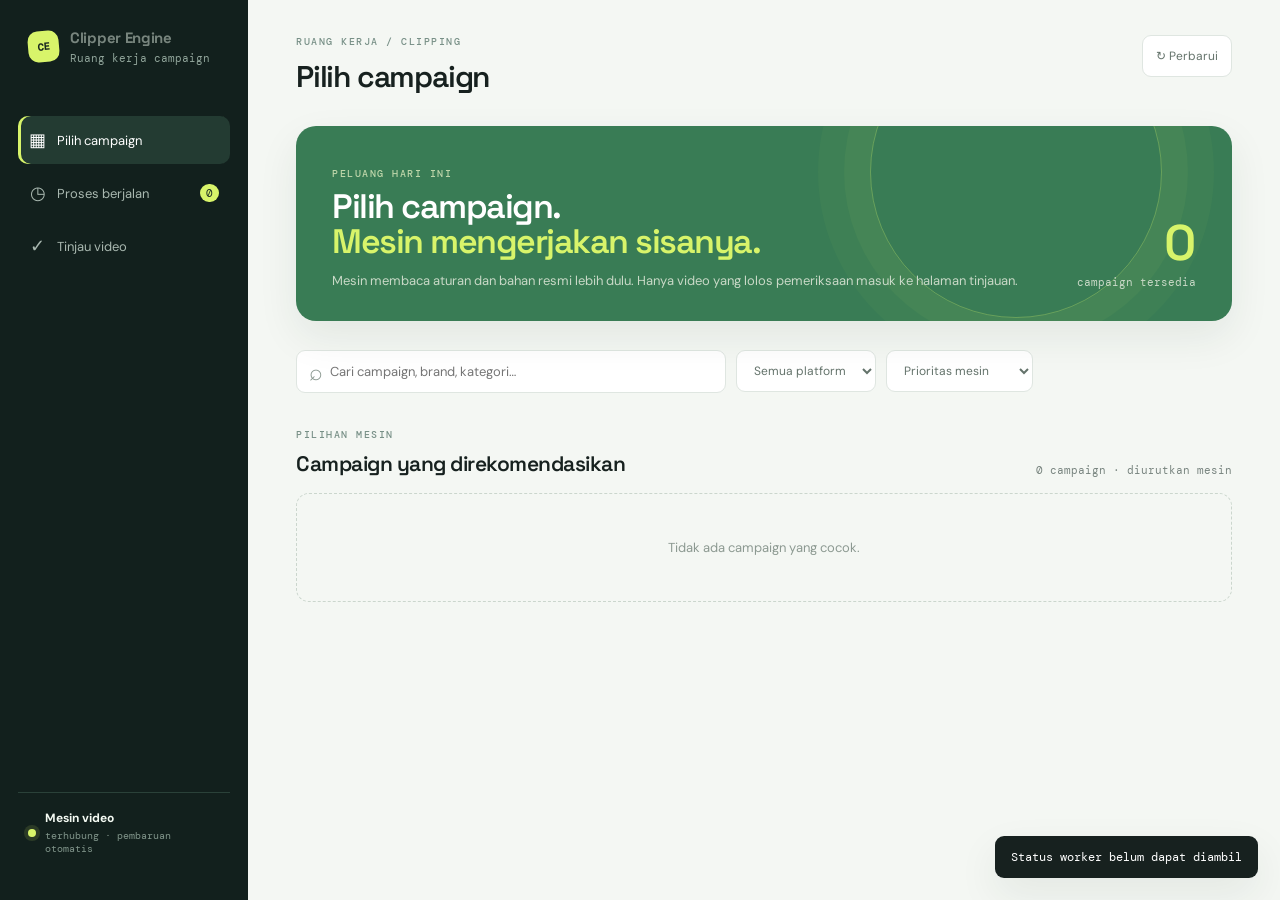
==== commit 3a219371: "ui: clarify campaign sorting label" ====
--- a/web/index.html
+++ b/web/index.html
@@ -21,7 +21,7 @@
       <header class="topbar"><div><p class="eyebrow">RUANG KERJA / CLIPPING</p><h1 id="pageTitle">Pilih campaign</h1></div><button class="ghost-button" id="refreshButton">↻ Perbarui</button></header>
       <section id="campaignsView" class="view active-view">
         <div class="hero-card"><div><p class="eyebrow light">PELUANG HARI INI</p><h2>Pilih campaign.<br><em>Mesin mengerjakan sisanya.</em></h2><p class="hero-copy">Mesin membaca aturan dan bahan resmi lebih dulu. Hanya video yang lolos pemeriksaan masuk ke halaman tinjauan.</p></div><div class="hero-stat"><span id="activeCount">—</span><small>campaign tersedia</small></div></div>
-        <div class="toolbar"><div class="search-box"><span>⌕</span><input id="searchInput" placeholder="Cari campaign, brand, kategori…" /></div><select id="platformFilter"><option value="">Semua platform</option><option value="tiktok">TikTok</option><option value="youtube">YouTube</option><option value="instagram">Instagram</option></select><select id="sortSelect"><option value="score">Rekomendasi mesin</option><option value="rate">Bayaran tertinggi</option><option value="budget">Sisa budget</option><option value="recency">Terbaru</option></select></div>
+        <div class="toolbar"><div class="search-box"><span>⌕</span><input id="searchInput" placeholder="Cari campaign, brand, kategori…" /></div><select id="platformFilter"><option value="">Semua platform</option><option value="tiktok">TikTok</option><option value="youtube">YouTube</option><option value="instagram">Instagram</option></select><select id="sortSelect"><option value="score">Prioritas mesin</option><option value="rate">Bayaran tertinggi</option><option value="budget">Sisa budget</option><option value="recency">Terbaru</option></select></div>
         <div class="section-heading"><div><p class="eyebrow">PILIHAN MESIN</p><h3>Campaign yang direkomendasikan</h3></div><span class="muted" id="campaignMeta">Memuat…</span></div>
         <div id="campaignGrid" class="campaign-grid"></div>
       </section>
--- a/web/styles.css
+++ b/web/styles.css
@@ -38,6 +38,8 @@
 .phase-track{display:flex;align-items:center;gap:5px;margin-top:13px}
 .phase-track>span:not(.line){width:18px;height:18px;border-radius:50%;display:grid;place-items:center;background:#edf1ed;color:#8b9991;font:9px 'DM Mono';flex:0 0 18px}
 .phase-track>span.done{background:#dff0d8;color:#397c55}
+.phase-track>span.active{background:#fff0d9;color:#b47632;box-shadow:0 0 0 3px rgba(180,118,50,.08)}
+.phase-track>span.alert{background:#ffe3df;color:#b45d52}
 .phase-track .line{height:2px;background:#e6ebe7;flex:1;min-width:12px;border-radius:2px}
 .phase-track .line.done{background:#7fa88b}
 .phase-labels{display:grid;grid-template-columns:repeat(4,1fr);margin-top:5px;color:#96a29b;font:8px 'DM Mono';text-align:center}
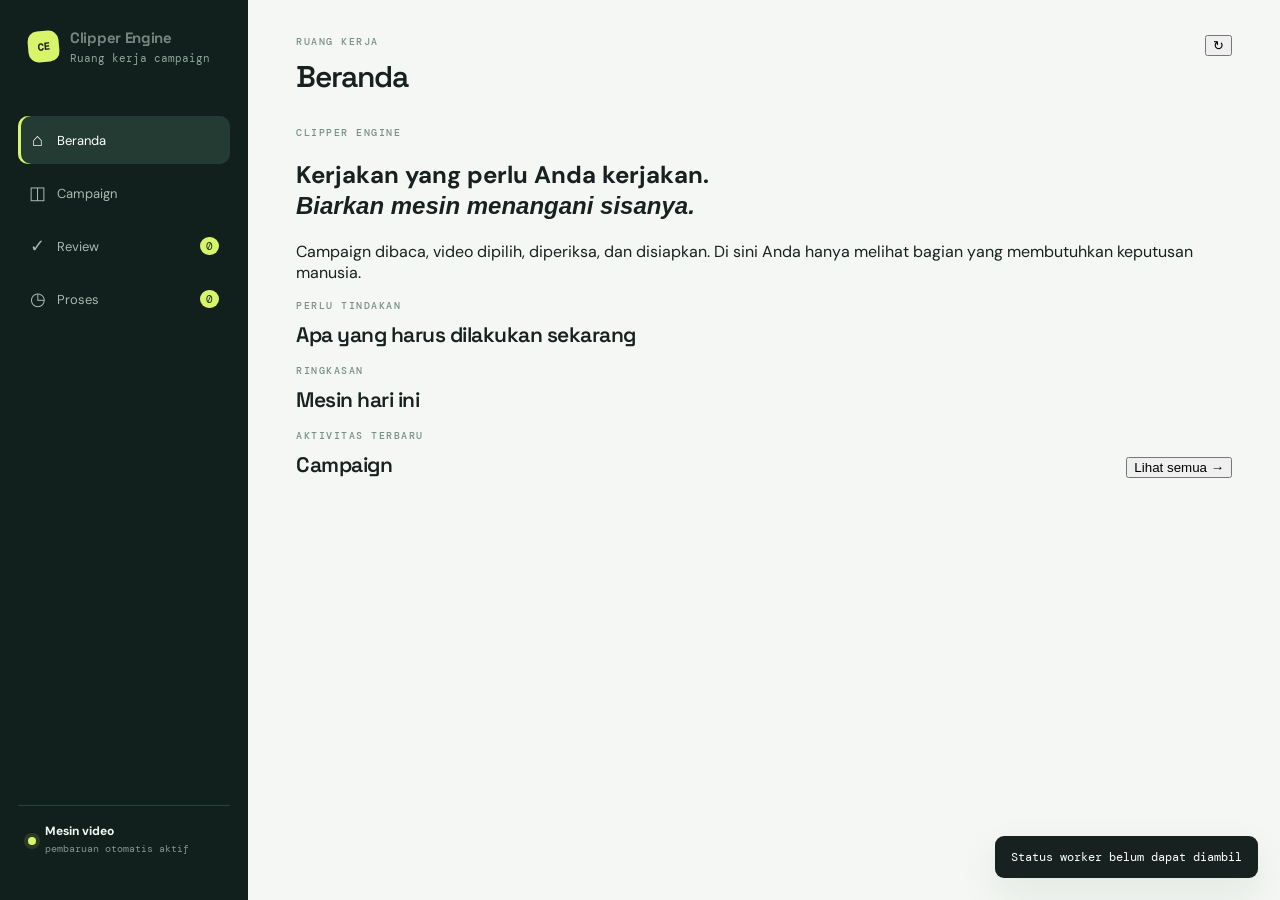
==== commit 2b83a9f5: "feat: redesign human review workspace shell" ====
--- a/web/index.html
+++ b/web/index.html
@@ -2,35 +2,113 @@
 <html lang="id">
 <head>
   <meta charset="UTF-8" />
-  <meta name="viewport" content="width=device-width, initial-scale=1.0" />
+  <meta name="viewport" content="width=device-width, initial-scale=1.0, viewport-fit=cover" />
+  <meta name="theme-color" content="#f6f7f3" />
   <title>Clipper Engine</title>
   <link rel="stylesheet" href="./styles.css" />
 </head>
 <body>
   <div class="app-shell">
-    <aside class="sidebar">
-      <div class="brand"><div class="brand-mark">CE</div><div><strong>Clipper Engine</strong><span>Ruang kerja campaign</span></div></div>
-      <nav>
-        <a class="nav-item active" href="#campaigns"><span>▦</span> Pilih campaign</a>
-        <a class="nav-item" href="#jobs"><span>◷</span> Proses berjalan <b id="queueCount">0</b></a>
-        <a class="nav-item" href="#review"><span>✓</span> Tinjau video</a>
+    <aside class="sidebar" aria-label="Navigasi utama">
+      <div class="brand">
+        <div class="brand-mark">CE</div>
+        <div><strong>Clipper Engine</strong><span>Ruang kerja campaign</span></div>
+      </div>
+      <nav class="nav-list">
+        <a class="nav-item active" href="#home" data-view="home"><span>⌂</span> Beranda</a>
+        <a class="nav-item" href="#campaigns" data-view="campaigns"><span>◫</span> Campaign</a>
+        <a class="nav-item" href="#review" data-view="review"><span>✓</span> Review <b id="reviewCount">0</b></a>
+        <a class="nav-item" href="#jobs" data-view="jobs"><span>◷</span> Proses <b id="queueCount">0</b></a>
       </nav>
-      <div class="sidebar-footer"><div class="worker-dot"></div><div><strong>Mesin video</strong><span id="workerStatus">memeriksa koneksi…</span></div></div>
+      <div class="sidebar-footer">
+        <span class="worker-dot"></span>
+        <div><strong>Mesin video</strong><span id="workerStatus">menghubungkan…</span></div>
+      </div>
     </aside>
+
     <main class="main-content">
-      <header class="topbar"><div><p class="eyebrow">RUANG KERJA / CLIPPING</p><h1 id="pageTitle">Pilih campaign</h1></div><button class="ghost-button" id="refreshButton">↻ Perbarui</button></header>
-      <section id="campaignsView" class="view active-view">
-        <div class="hero-card"><div><p class="eyebrow light">PELUANG HARI INI</p><h2>Pilih campaign.<br><em>Mesin mengerjakan sisanya.</em></h2><p class="hero-copy">Mesin membaca aturan dan bahan resmi lebih dulu. Hanya video yang lolos pemeriksaan masuk ke halaman tinjauan.</p></div><div class="hero-stat"><span id="activeCount">—</span><small>campaign tersedia</small></div></div>
-        <div class="toolbar"><div class="search-box"><span>⌕</span><input id="searchInput" placeholder="Cari campaign, brand, kategori…" /></div><select id="platformFilter"><option value="">Semua platform</option><option value="tiktok">TikTok</option><option value="youtube">YouTube</option><option value="instagram">Instagram</option></select><select id="sortSelect"><option value="score">Prioritas mesin</option><option value="rate">Bayaran tertinggi</option><option value="budget">Sisa budget</option><option value="recency">Terbaru</option></select></div>
-        <div class="section-heading"><div><p class="eyebrow">PILIHAN MESIN</p><h3>Campaign yang direkomendasikan</h3></div><span class="muted" id="campaignMeta">Memuat…</span></div>
+      <header class="topbar">
+        <div>
+          <p class="eyebrow" id="pageEyebrow">RUANG KERJA</p>
+          <h1 id="pageTitle">Beranda</h1>
+        </div>
+        <button class="icon-button" id="refreshButton" type="button" aria-label="Perbarui data">↻</button>
+      </header>
+
+      <section id="homeView" class="view active-view">
+        <div class="home-hero">
+          <div>
+            <p class="eyebrow eyebrow-light">CLIPPER ENGINE</p>
+            <h2>Kerjakan yang perlu Anda kerjakan.<br><em>Biarkan mesin menangani sisanya.</em></h2>
+            <p>Campaign dibaca, video dipilih, diperiksa, dan disiapkan. Di sini Anda hanya melihat bagian yang membutuhkan keputusan manusia.</p>
+          </div>
+        </div>
+
+        <div class="section-heading compact">
+          <div><p class="eyebrow">PERLU TINDAKAN</p><h3>Apa yang harus dilakukan sekarang</h3></div>
+        </div>
+        <div id="actionGrid" class="action-grid"></div>
+
+        <div class="section-heading">
+          <div><p class="eyebrow">RINGKASAN</p><h3>Mesin hari ini</h3></div>
+        </div>
+        <div id="homeStats" class="stats-grid"></div>
+
+        <div class="section-heading">
+          <div><p class="eyebrow">AKTIVITAS TERBARU</p><h3>Campaign</h3></div>
+          <button class="text-button" data-view="campaigns" type="button">Lihat semua →</button>
+        </div>
+        <div id="homeCampaigns" class="home-campaign-list"></div>
+      </section>
+
+      <section id="campaignsView" class="view hidden">
+        <div class="section-heading">
+          <div><p class="eyebrow">CAMPAIGN</p><h3>Pilih pekerjaan</h3></div>
+          <span class="muted" id="campaignMeta">Memuat…</span>
+        </div>
+        <div class="toolbar">
+          <label class="search-box"><span>⌕</span><input id="searchInput" placeholder="Cari campaign atau brand…" /></label>
+          <select id="platformFilter" aria-label="Filter platform"><option value="">Semua platform</option><option value="tiktok">TikTok</option><option value="youtube">YouTube</option><option value="instagram">Instagram</option></select>
+          <select id="sortSelect" aria-label="Urutan campaign"><option value="readiness">Kesiapan</option><option value="rate">Bayaran tertinggi</option><option value="budget">Sisa budget</option><option value="recency">Terbaru</option></select>
+        </div>
         <div id="campaignGrid" class="campaign-grid"></div>
       </section>
-      <section id="jobsView" class="view hidden"><div class="section-heading"><div><p class="eyebrow">MESIN BEKERJA</p><h3>Proses berjalan</h3></div><div class="queue-monitor-badge"><i></i> MEMANTAU</div></div><div class="how-it-works"><b>Yang sedang dilakukan mesin</b><span>membaca aturan → mencari potongan → membuat subtitle → memeriksa video → menyiapkan review</span></div><div id="queueSummary" class="queue-summary"></div><div id="jobsList" class="jobs-list"></div></section>
-      <section id="reviewView" class="view hidden"><div class="section-heading"><div><p class="eyebrow">KEPUTUSAN ANDA</p><h3>Tinjau video</h3></div></div><div class="review-guide"><b>Alur Anda:</b><span>Putar video sampai selesai</span><i>→</i><span>Edit caption bila perlu</span><i>→</i><span>ACC, tolak, atau minta render ulang</span><i>→</i><span>Setelah ACC, masukkan ke Buffer</span></div><div id="reviewGrid" class="review-grid"></div></section>
+
+      <section id="reviewView" class="view hidden">
+        <div id="reviewInbox" class="review-inbox"></div>
+        <div id="reviewWorkspace" class="review-workspace hidden"></div>
+      </section>
+
+      <section id="jobsView" class="view hidden">
+        <div class="section-heading">
+          <div><p class="eyebrow">PROSES</p><h3>Yang sedang dikerjakan mesin</h3></div>
+          <span class="status-pill live-pill"><i></i> pemantauan aktif</span>
+        </div>
+        <div id="queueSummary" class="queue-summary"></div>
+        <div id="jobsList" class="jobs-list"></div>
+      </section>
     </main>
   </div>
-  <div id="detailModal" class="modal hidden"><div class="modal-backdrop" data-close="true"></div><div class="modal-panel"><button class="modal-close" data-close="true">×</button><div id="modalContent"></div></div></div>
+
+  <div id="detailModal" class="modal hidden" role="dialog" aria-modal="true">
+    <div class="modal-backdrop" data-close="true"></div>
+    <div class="modal-panel"><button class="modal-close" data-close="true" type="button">×</button><div id="modalContent"></div></div>
+  </div>
+
+  <div id="decisionModal" class="modal hidden" role="dialog" aria-modal="true">
+    <div class="modal-backdrop" data-close-decision="true"></div>
+    <div class="modal-panel decision-panel">
+      <button class="modal-close" data-close-decision="true" type="button">×</button>
+      <p class="eyebrow" id="decisionEyebrow">KEPUTUSAN</p>
+      <h2 id="decisionTitle">Berikan alasan</h2>
+      <p id="decisionDescription" class="modal-note"></p>
+      <textarea id="decisionReason" class="reason-input" rows="5" placeholder="Tulis alasan yang akan disimpan di riwayat review…"></textarea>
+      <div class="modal-actions"><button class="secondary-button" data-close-decision="true" type="button">Batal</button><button class="primary-button" id="decisionConfirm" type="button">Simpan</button></div>
+    </div>
+  </div>
+
   <div id="toast" class="toast hidden"></div>
-  <script src="./config.js"></script><script src="./app.js"></script>
+  <script src="./config.js"></script>
+  <script src="./app.js"></script>
 </body>
 </html>
--- a/web/styles.css
+++ b/web/styles.css
@@ -57,3 +57,51 @@
 
 .how-it-works,.review-guide{display:flex;align-items:center;gap:10px;flex-wrap:wrap;background:#edf6e8;border:1px solid #d8e7d6;border-radius:11px;padding:11px 13px;margin:-2px 0 13px;color:#587264;font:10px/1.45 'DM Mono'}.how-it-works b,.review-guide b{color:#315d3d;font-family:'DM Sans'}.how-it-works span{color:#6b7e73}.review-guide i{color:#91a59b;font-style:normal}.operation-help{display:block;color:#8a9990;font:10px/1.45 'DM Sans';margin-top:3px}.operation-status{color:#315d3d;font-family:'DM Sans';font-weight:600}.buffer-safe-note{display:grid;gap:5px;background:#f2f7f1;border:1px solid #dce9da;border-radius:10px;padding:11px 13px;margin:13px 0;color:#63756a;font:11px/1.4 'DM Sans'}.buffer-safe-note b{color:#315d3d;font-family:'Space Grotesk'}
 @media(max-width:850px){.how-it-works,.review-guide{align-items:flex-start;flex-direction:column;gap:5px}.review-guide i{display:none}}
+
+/* Information clarity layer */
+.detail-hero{display:flex;justify-content:space-between;align-items:flex-start;gap:18px;margin-bottom:12px}
+.detail-hero h2{font:600 28px 'Space Grotesk';margin:0 0 5px;letter-spacing:-.8px}
+.detail-lead{background:#f3f7f2;border:1px solid #dfe9df;border-radius:10px;padding:11px 13px;color:#53675c;font-size:12px;line-height:1.5;margin:12px 0}
+.detail-grid{display:grid;grid-template-columns:repeat(2,minmax(0,1fr));gap:9px}
+.detail-grid>div{background:#f7faf7;border:1px solid #e5ece5;border-radius:9px;padding:9px 10px;min-width:0}
+.detail-grid small,.review-detail-grid small,.stage-metrics small{display:block;color:#87968d;font:9px 'DM Mono';text-transform:uppercase;margin-bottom:4px}
+.detail-grid strong,.review-detail-grid strong,.stage-metrics strong{display:block;color:#26352f;font:600 11px 'DM Sans';overflow-wrap:anywhere}
+.detail-metrics{margin:13px 0}
+.detail-section{margin-top:17px;padding-top:15px;border-top:1px solid #edf1ed}
+.detail-section h3{font:600 13px 'Space Grotesk';margin:0 0 9px}
+.detail-list{display:grid;gap:6px}
+.detail-list-row{display:flex;justify-content:space-between;gap:12px;padding:8px 10px;background:#fafcf9;border:1px solid #e8eee8;border-radius:8px;font-size:11px;color:#66766d}
+.detail-list-row b{font:600 10px 'DM Mono';color:#4e6959;text-align:right}
+.source-proof{display:flex;gap:7px;flex-wrap:wrap}
+.source-proof span{background:#eef5ec;color:#52705d;border-radius:999px;padding:5px 7px;font:9px 'DM Mono'}
+.source-excerpt{background:#fafcf9;border:1px solid #e8eee8;border-radius:8px;padding:10px;color:#68786f;font:10px/1.5 'DM Sans';max-height:120px;overflow:auto}
+.mono{font-family:'DM Mono'!important;font-size:9px!important}
+.detail-actions{margin-top:20px}
+.detail-empty{color:#8b9891;font:10px/1.5 'DM Sans';margin:5px 0}
+.job-detail,.review-detail{margin:10px 0 0;border:1px solid #e1e9e1;border-radius:9px;background:#f8fbf8}
+.job-detail summary,.review-detail summary{cursor:pointer;padding:9px 10px;color:#52705d;font:600 10px 'DM Mono';list-style:none}
+.job-detail summary::-webkit-details-marker,.review-detail summary::-webkit-details-marker{display:none}
+.stage-details{display:grid;gap:7px;padding:0 9px 9px}
+.stage-detail-row{background:#fff;border:1px solid #e7eee7;border-radius:8px;padding:9px}
+.stage-detail-row>div:first-child{display:flex;justify-content:space-between;gap:10px;align-items:center}
+.stage-detail-row>div:first-child strong{font:600 11px 'Space Grotesk'}
+.stage-detail-row>div:first-child span{color:#6f8177;font:9px 'DM Mono';text-transform:uppercase}
+.stage-detail-row>small{display:block;color:#97a39d;font:9px 'DM Mono';margin-top:7px}
+.stage-metrics{display:flex;gap:6px;flex-wrap:wrap;margin-top:7px}
+.stage-metrics>div{background:#f5f8f5;border-radius:6px;padding:6px 7px;min-width:90px}
+.stage-error{margin:7px 0 0;color:#a85850;font:10px/1.4 'DM Sans'}
+.review-detail{margin-top:10px}
+.review-detail-grid{display:grid;grid-template-columns:repeat(2,minmax(0,1fr));gap:7px;padding:0 9px 9px}
+.review-detail-grid>div{background:#fff;border:1px solid #e7eee7;border-radius:7px;padding:8px}
+@media(max-width:850px){
+  .sidebar{left:0;right:0;bottom:0;top:auto;width:100%;height:68px;padding:6px 8px;z-index:20;border-top:1px solid #294238}
+  .sidebar .brand,.sidebar-footer{display:none}
+  .sidebar nav{display:flex;gap:3px;width:100%;height:100%}
+  .sidebar .nav-item{flex:1;justify-content:center;flex-direction:column;gap:2px;padding:6px 4px;border-radius:8px;font-size:10px}
+  .sidebar .nav-item span{font-size:17px;width:auto}
+  .sidebar .nav-item b{display:block;position:absolute;margin:-24px 0 0 20px}
+  .main-content{margin-left:0;width:100%;padding:22px 15px 88px}
+  .detail-hero{flex-direction:column}
+  .modal-panel{max-height:88vh;overflow:auto;padding:24px 20px}
+  .review-detail-grid{grid-template-columns:1fr}
+}
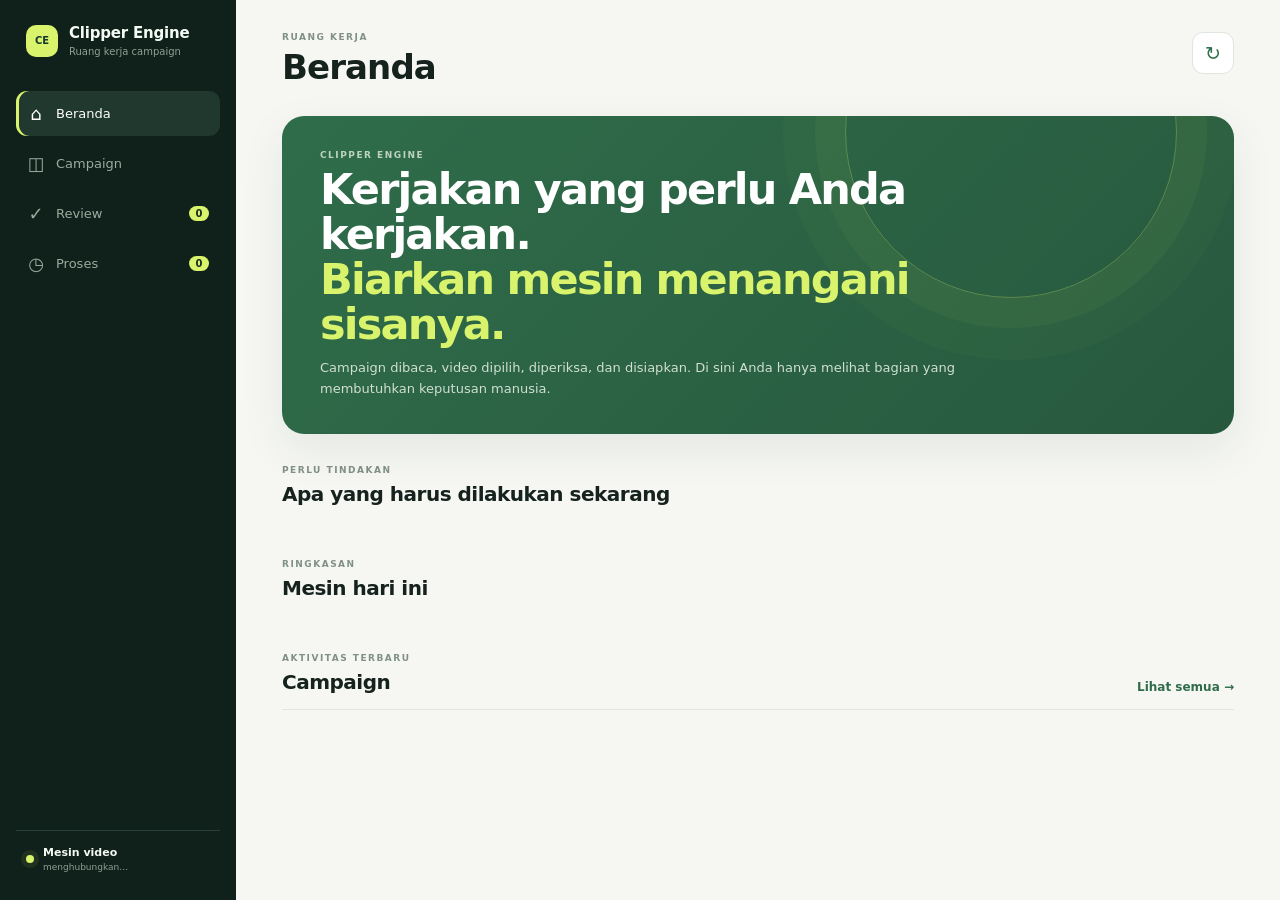
==== commit 7df5da9e: "test: restore human workflow guide marker" ====
--- a/web/index.html
+++ b/web/index.html
@@ -36,6 +36,7 @@
       </header>
 
       <section id="homeView" class="view active-view">
+        <div id="how-it-works" class="hidden" aria-hidden="true">Pilih campaign → Proses berjalan → Tinjau video → ACC → render ulang bila perlu → submit manual ke Whop.</div>
         <div class="home-hero">
           <div>
             <p class="eyebrow eyebrow-light">CLIPPER ENGINE</p>
--- a/web/styles.css
+++ b/web/styles.css
@@ -1,107 +1,429 @@
-@import url('https://fonts.googleapis.com/css2?family=DM+Mono:wght@400;500&family=DM+Sans:wght@400;500;600;700&family=Space+Grotesk:wght@500;600;700&display=swap');
-:root{--ink:#17211f;--muted:#78847f;--line:#dfe6e1;--paper:#f4f7f3;--white:#fff;--lime:#d8f46a;--green:#397c55;--orange:#ffb15b;--shadow:0 16px 40px rgba(29,54,40,.08)}*{box-sizing:border-box}body{margin:0;background:var(--paper);color:var(--ink);font-family:'DM Sans',sans-serif}.app-shell{display:flex;min-height:100vh}.sidebar{width:248px;background:#12201d;color:#f4faf3;display:flex;flex-direction:column;padding:28px 18px;position:fixed;inset:0 auto 0 0}.brand{display:flex;align-items:center;gap:11px;padding:0 10px 38px}.brand strong{display:block;font:700 15px 'Space Grotesk';letter-spacing:-.3px}.brand span{display:block;color:#91a59b;font:11px 'DM Mono';margin-top:4px}.brand-mark{height:31px;width:31px;border-radius:10px;background:var(--lime);color:#18261e;display:grid;place-items:center;font:700 10px 'DM Mono';transform:rotate(-5deg)}nav{display:grid;gap:5px}.nav-item{color:#a9b8b0;text-decoration:none;padding:12px 11px;border-radius:10px;display:flex;align-items:center;gap:11px;font-size:13px}.nav-item span{font-size:18px;width:17px;text-align:center}.nav-item:hover,.nav-item.active{background:#233b32;color:#fff}.nav-item.active{box-shadow:inset 3px 0 var(--lime)}.nav-item b{margin-left:auto;background:var(--lime);color:#203127;border-radius:9px;font:11px 'DM Mono';padding:2px 6px}.sidebar-footer{margin-top:auto;border-top:1px solid #2a4139;padding:17px 10px;display:flex;align-items:center;gap:9px}.sidebar-footer strong{display:block;font-size:12px}.sidebar-footer span{display:block;color:#81958b;font:10px 'DM Mono';margin-top:3px}.worker-dot{width:8px;height:8px;border-radius:50%;background:var(--lime);box-shadow:0 0 0 4px rgba(216,244,106,.12)}.main-content{margin-left:248px;width:calc(100% - 248px);padding:35px 48px 60px;max-width:1500px}.topbar{display:flex;justify-content:space-between;align-items:flex-start;margin-bottom:30px}.eyebrow{margin:0 0 9px;color:#789087;font:500 10px 'DM Mono';letter-spacing:1.5px}.eyebrow.light{color:#bed6aa}.topbar h1{font:600 30px 'Space Grotesk';letter-spacing:-1.2px;margin:0}.hero-card{background:var(--green);color:white;border-radius:20px;padding:32px 36px;display:flex;justify-content:space-between;align-items:end;min-height:195px;box-shadow:var(--shadow);overflow:hidden;position:relative}.hero-card:after{content:'';position:absolute;width:290px;height:290px;border:1px solid rgba(216,244,106,.3);border-radius:50%;right:70px;top:-100px;box-shadow:0 0 0 26px rgba(216,244,106,.04),0 0 0 52px rgba(216,244,106,.03)}.hero-card h2{font:600 34px/1.05 'Space Grotesk';letter-spacing:-1.5px;margin:0 0 12px;position:relative;z-index:1}.hero-card h2 em{color:var(--lime);font-style:normal}.hero-copy{color:#c9d9c7;font-size:13px;margin:0;position:relative;z-index:1}.hero-stat{position:relative;z-index:1;text-align:right}.hero-stat span{display:block;color:var(--lime);font:600 50px 'Space Grotesk';line-height:1}.hero-stat small{display:block;color:#c9d9c7;font:11px 'DM Mono';margin-top:7px}.toolbar{display:flex;gap:10px;margin:29px 0 35px}.search-box{background:#fff;border:1px solid var(--line);border-radius:9px;display:flex;align-items:center;padding:0 12px;flex:1;max-width:430px}.search-box span{font-size:23px;color:#8b9991;margin-right:7px}.search-box input{border:0;outline:0;background:transparent;padding:12px 0;width:100%;font:13px 'DM Sans';color:var(--ink)}select,.ghost-button{border:1px solid var(--line);background:#fff;border-radius:9px;padding:0 13px;color:#64736b;font:12px 'DM Sans';height:42px}.ghost-button{cursor:pointer}.ghost-button:hover{border-color:#9ab5a0;color:var(--green)}.section-heading{display:flex;justify-content:space-between;align-items:end;margin-bottom:16px}.section-heading h3{font:600 21px 'Space Grotesk';margin:0;letter-spacing:-.5px}.muted{color:var(--muted);font:11px 'DM Mono'}.campaign-grid{display:grid;grid-template-columns:repeat(auto-fill,minmax(280px,1fr));gap:15px}.campaign-card,.job-card,.review-card{background:#fff;border:1px solid var(--line);border-radius:14px;box-shadow:0 5px 15px rgba(34,61,45,.025)}.campaign-card{padding:20px;display:flex;flex-direction:column;min-height:360px}.card-top{display:flex;justify-content:space-between;align-items:center;margin-bottom:17px;gap:8px}.category-pill{color:var(--green);background:#edf6e8;border-radius:7px;padding:5px 8px;font:10px 'DM Mono';text-transform:uppercase}.verified{color:#699074;font:10px 'DM Mono'}.campaign-card h4{font:600 18px 'Space Grotesk';margin:0 0 4px;letter-spacing:-.4px}.brand{color:#78857e;font:11px 'DM Mono';margin:0 0 13px}.description{color:#718078;font-size:12px;line-height:1.5;min-height:54px;margin:0 0 13px}.readiness-reason{color:#5f6f68;font-size:12px;line-height:1.45;min-height:40px;margin:0 0 13px}.readiness-badge{border-radius:7px;padding:5px 8px;font:10px 'DM Mono';white-space:nowrap}.readiness-badge.ready-siap{background:#e5f4dc;color:#3d6f4a}.readiness-badge.ready-ketat{background:#fff1dd;color:#b87329}.readiness-badge.ready-belum{background:#eef1f4;color:#5c6b78}.readiness-badge.ready-lewati,.readiness-badge.ready-unknown{background:#f0f0f0;color:#8a8a8a}.campaign-card.ready-siap{border-color:#c5dfc0}.campaign-card.ready-ketat{border-color:#f0d4a8}.primary-button:disabled{opacity:.45;cursor:not-allowed;background:#8a9690}.chips{display:flex;gap:5px;flex-wrap:wrap;margin-bottom:19px}.chips span{background:#f0f3f0;border-radius:5px;padding:4px 6px;color:#68766f;font:9px 'DM Mono'}.chips .flag{background:#fff2df;color:#b47632}.metrics{border-top:1px solid #edf0ed;padding-top:13px;display:flex;gap:15px;margin-top:auto;margin-bottom:17px}.metrics small{display:block;color:#91a098;font:9px 'DM Mono';margin-bottom:5px}.metrics strong{font:600 13px 'Space Grotesk'}.primary-button{border:0;border-radius:8px;background:var(--ink);color:white;padding:12px 14px;font:600 12px 'DM Sans';cursor:pointer;display:flex;justify-content:space-between;align-items:center;width:100%}.primary-button:hover:not(:disabled){background:var(--green)}.primary-button span{color:var(--lime);font-size:16px}.jobs-list{display:grid;gap:10px}.job-card{display:flex;align-items:center;gap:15px;padding:19px}.job-icon{width:35px;height:35px;border-radius:10px;background:#e9f2e6;color:var(--green);display:grid;place-items:center;font-size:20px}.job-main{flex:1}.job-head{display:flex;justify-content:space-between;gap:12px;align-items:center}.job-head strong{font:600 14px 'Space Grotesk'}.job-main p{margin:5px 0 10px;color:#7d8982;font:11px 'DM Mono'}.progress{height:5px;background:#edf0ed;border-radius:5px;overflow:hidden}.progress i{height:100%;display:block;background:var(--green);border-radius:5px;transition:width .5s}.progress-number{font:11px 'DM Mono';color:#7f8e85;width:38px;text-align:right}.status{font:10px 'DM Mono';border-radius:6px;padding:5px 7px;text-transform:uppercase}.status.processing,.status.queued{background:#fff1dd;color:#b87329}.status.review{background:#e5f4dc;color:#518459}.status.error,.status.blocked{background:#ffe3df;color:#b45d52}.review-grid{display:grid;grid-template-columns:repeat(auto-fill,minmax(280px,1fr));gap:16px}.preview-placeholder{height:300px;background:linear-gradient(145deg,#172723,#345247);border-radius:14px 14px 0 0;color:#d8f46a;display:grid;place-items:center;align-content:center;font:600 17px 'Space Grotesk'}.preview-placeholder small{color:#a8c4ae;font:10px 'DM Mono';margin-top:6px}.review-body{padding:17px}.review-body h4{font:600 16px 'Space Grotesk';margin:13px 0 7px}.review-body p{font-size:12px;color:#77847d;line-height:1.45}.review-actions{display:flex;gap:7px;margin-top:17px}.review-actions .primary-button{flex:1}.review-actions .ghost-button{height:auto}.empty-state{border:1px dashed #cbd6cd;color:#8c9991;padding:45px;text-align:center;border-radius:13px;font-size:13px;grid-column:1/-1}.hidden{display:none!important}.modal{position:fixed;inset:0;display:grid;place-items:center;z-index:10}.modal-backdrop{position:absolute;inset:0;background:rgba(14,28,24,.55);backdrop-filter:blur(4px)}.modal-panel{position:relative;background:#fff;width:min(480px,calc(100% - 30px));border-radius:18px;padding:32px;box-shadow:0 25px 80px rgba(0,0,0,.2)}.modal-panel h2{font:600 26px 'Space Grotesk';margin:0 0 6px}.modal-brand{color:#7d8e83;font:11px 'DM Mono';margin:0 0 25px}.modal-close{position:absolute;right:16px;top:13px;border:0;background:none;font-size:25px;color:#829088;cursor:pointer}.rule-preview{background:#f2f7f1;border-radius:11px;padding:15px 17px;display:grid;gap:8px;margin-bottom:15px}.rule-preview strong{font:600 12px 'Space Grotesk';margin-bottom:4px}.rule-preview span{font-size:12px;color:#617269}.rule-preview span:before{content:'✓';color:var(--green);font-weight:bold;margin-right:8px}.modal-note{color:#8a978f;font-size:11px;line-height:1.5;margin:0 0 22px}.toast{position:fixed;bottom:22px;right:22px;background:#17211f;color:#fff;border-radius:9px;padding:13px 16px;font:12px 'DM Mono';box-shadow:var(--shadow)}
-@media(max-width:850px){.sidebar{width:70px;padding:22px 10px}.brand{padding:0 9px 32px}.brand>div:not(.brand-mark),.nav-item:not(.active) span~*,.nav-item b,.sidebar-footer div:not(.worker-dot){display:none}.nav-item{justify-content:center}.main-content{margin-left:70px;width:calc(100% - 70px);padding:25px 20px 45px}.hero-card{padding:25px;min-height:210px}.hero-card h2{font-size:28px}.hero-stat{display:none}.toolbar{flex-wrap:wrap}.search-box{max-width:none;flex-basis:100%}}
-
-.review-video{display:block;width:100%;height:300px;object-fit:cover;background:#172723;border-radius:14px 14px 0 0}.download-link{text-decoration:none}.job-icon.spinning{animation:spin 1.2s linear infinite}.card-labels{display:flex;gap:7px;align-items:center}.new-badge{color:#315d3d;background:var(--lime);border-radius:5px;padding:4px 6px;font:9px 'DM Mono'}
-.secondary-button{border:1px solid var(--line);border-radius:8px;background:#fff;color:var(--ink);padding:10px 11px;font:600 11px 'DM Sans';cursor:pointer;display:flex;justify-content:center;align-items:center;gap:5px;text-decoration:none;white-space:nowrap}.secondary-button:hover{border-color:#9ab5a0;background:#f5faf3}.secondary-button.danger{color:#a95850;border-color:#efc7c1;background:#fff8f6}.secondary-button.danger:hover{background:#ffe9e4}.review-actions{flex-wrap:wrap}.review-actions .review-action{flex:1;min-width:105px}.review-validation{display:flex;gap:8px;flex-wrap:wrap;color:#7a8981;font:9px 'DM Mono';margin-top:11px}.review-validation span{background:#f3f6f3;border-radius:999px;padding:5px 7px}.semantic-reason{margin:.7rem 0 0!important;color:#718078!important;font-size:11px!important;line-height:1.45!important}.review-decision{display:block;width:100%;color:#5c7867;font:600 10px 'DM Mono';padding:9px 0;text-transform:uppercase}
-
-@keyframes spin{to{transform:rotate(360deg)}}
-@keyframes pulse{0%,100%{opacity:1;box-shadow:0 0 0 0 rgba(216,244,106,.35)}50%{opacity:.65;box-shadow:0 0 0 7px rgba(216,244,106,0)}}
-@keyframes progressPulse{0%,100%{filter:brightness(1)}50%{filter:brightness(1.2)}}
-.queue-monitor-badge{display:flex;align-items:center;gap:7px;color:#5e7968;font:600 10px 'DM Mono';background:#edf6e8;border:1px solid #d8e7d6;border-radius:999px;padding:7px 10px}
-.queue-monitor-badge i,.queue-live i{width:7px;height:7px;border-radius:50%;background:var(--green);display:inline-block;animation:pulse 1.7s ease-out infinite}
-.queue-summary{display:flex;justify-content:space-between;align-items:center;gap:18px;background:#fff;border:1px solid var(--line);border-radius:13px;padding:13px 15px;margin:-2px 0 13px}
-.queue-live{display:flex;align-items:center;gap:8px}
-.queue-live strong{font:600 12px 'Space Grotesk'}
-.queue-live span{color:#7f8e85;font:10px 'DM Mono'}
-.queue-stats{display:flex;gap:14px;flex-wrap:wrap;justify-content:flex-end;color:#809087;font:10px 'DM Mono'}
-.queue-stats b{color:var(--ink)}
-.queue-stats .has-alert b{color:#b45d52}
-.job-card{transition:border-color .2s,box-shadow .2s,transform .2s}
-.job-card.job-processing{border-color:#cbdcc4;box-shadow:0 7px 18px rgba(57,124,85,.06)}
-.job-card.job-stale{border-color:#f1c999;box-shadow:0 7px 18px rgba(180,115,41,.08)}
-.job-card.job-error,.job-card.job-blocked{border-color:#efc7c1}
-.job-icon.live-icon{position:relative}
-.job-icon.spinning{animation:spin 1s linear infinite}
-.job-card.job-processing .job-icon{animation:spin 1.1s linear infinite,pulse 2s ease-out infinite}
-.job-card.job-queued .job-icon{animation:pulse 1.7s ease-out infinite}
-.job-card.job-processing .progress i{animation:progressPulse 1.5s ease-in-out infinite}
-.job-title-wrap{display:flex;align-items:center;gap:9px;min-width:0}
-.job-phase{color:#698177;background:#f3f7f2;border-radius:999px;padding:4px 7px;font:9px 'DM Mono';white-space:nowrap}
-.job-message{white-space:normal!important;line-height:1.45}
-.job-progress-row{display:flex;align-items:center;gap:10px}
-.job-progress-row .progress{flex:1}
-.job-progress-row .progress-number{width:auto;flex:0 0 34px}
-.job-meta{display:flex;align-items:center;gap:7px;flex-wrap:wrap;margin-top:8px;color:#92a098;font:9px 'DM Mono';line-height:1.4}
-.stale-warning{color:#b47632;font-weight:600}
-.stop-button{margin-top:12px;border:1px solid #e6b6ae;border-radius:8px;background:#fff7f5;color:#b45d52;padding:9px 12px;font:600 11px 'DM Sans';cursor:pointer}.stop-button:hover{background:#ffe9e4;border-color:#d88f84}
-.phase-track{display:flex;align-items:center;gap:5px;margin-top:13px}
-.phase-track>span:not(.line){width:18px;height:18px;border-radius:50%;display:grid;place-items:center;background:#edf1ed;color:#8b9991;font:9px 'DM Mono';flex:0 0 18px}
-.phase-track>span.done{background:#dff0d8;color:#397c55}
-.phase-track>span.active{background:#fff0d9;color:#b47632;box-shadow:0 0 0 3px rgba(180,118,50,.08)}
-.phase-track>span.alert{background:#ffe3df;color:#b45d52}
-.phase-track .line{height:2px;background:#e6ebe7;flex:1;min-width:12px;border-radius:2px}
-.phase-track .line.done{background:#7fa88b}
-.phase-labels{display:grid;grid-template-columns:repeat(4,1fr);margin-top:5px;color:#96a29b;font:8px 'DM Mono';text-align:center}
-@media(max-width:850px){
-  .queue-summary{align-items:flex-start;flex-direction:column}
-  .queue-stats{justify-content:flex-start}
-  .job-title-wrap{flex-wrap:wrap}
-  .phase-labels{font-size:7px}
-}
-.buffer-upload-button{background:#182a3a;color:#e7fbff;border-color:#182a3a}.buffer-upload-button:hover{background:#27485c;border-color:#27485c}.modal-actions{display:flex;justify-content:flex-end;gap:8px;margin-top:18px}.buffer-channel-list{display:grid;gap:10px;max-height:300px;overflow:auto;margin:16px 0}.buffer-channel-group{border:1px solid var(--line);border-radius:10px;padding:10px 12px}.buffer-channel-group legend{padding:0 5px;color:#73837a;font:600 10px 'DM Mono';text-transform:uppercase}.buffer-channel{display:flex;align-items:center;gap:9px;padding:9px 2px;cursor:pointer;border-bottom:1px solid #edf1ed}.buffer-channel:last-child{border-bottom:0}.buffer-channel input{accent-color:#182a3a}.buffer-channel span{font:600 12px 'DM Sans';color:var(--ink)}.buffer-channel small{margin-left:auto;color:#8b9991;font:9px 'DM Mono';text-transform:uppercase}.buffer-caption-label{display:grid;gap:7px;color:#73837a;font:600 10px 'DM Mono';text-transform:uppercase}.buffer-caption-label textarea{width:100%;box-sizing:border-box;border:1px solid var(--line);border-radius:9px;padding:10px;color:var(--ink);font:12px/1.45 'DM Sans';resize:vertical;background:#fbfdfb}.buffer-caption-label textarea:focus{outline:2px solid rgba(89,164,200,.25);border-color:#6e9eae}
-.rules-summary{background:#f5f8f4;border:1px solid #e1e9df;border-radius:9px;padding:10px 11px;margin:12px 0}.rules-summary strong{display:block;color:#4f6e5b;font:600 10px 'DM Mono';text-transform:uppercase;letter-spacing:.3px}.rules-summary p{margin:6px 0 0;color:#68786f;font:10px/1.5 'DM Sans'}
-.job-output-contract{color:#60736a;font:10px 'DM Mono';margin:-3px 0 8px}.review-contract{display:flex;gap:7px;flex-wrap:wrap;color:#64746b;font:9px 'DM Mono';margin:8px 0 4px}.review-contract span,.review-contract strong{background:#f1f6ef;border-radius:999px;padding:5px 7px}.review-contract strong{color:#42694c}
-
-.review-operations{display:flex;flex-direction:column;gap:4px;margin:8px 0;padding:8px 10px;background:#f7faf7;border:1px solid #dfe8df;border-radius:8px;color:#60736a;font:10px 'DM Mono'}.operation-row{display:block}.operation-row button{margin-left:5px;border:0;border-radius:5px;background:#e5eee5;color:#42624b;font:10px 'DM Mono';padding:3px 6px;cursor:pointer}
-
-.how-it-works,.review-guide{display:flex;align-items:center;gap:10px;flex-wrap:wrap;background:#edf6e8;border:1px solid #d8e7d6;border-radius:11px;padding:11px 13px;margin:-2px 0 13px;color:#587264;font:10px/1.45 'DM Mono'}.how-it-works b,.review-guide b{color:#315d3d;font-family:'DM Sans'}.how-it-works span{color:#6b7e73}.review-guide i{color:#91a59b;font-style:normal}.operation-help{display:block;color:#8a9990;font:10px/1.45 'DM Sans';margin-top:3px}.operation-status{color:#315d3d;font-family:'DM Sans';font-weight:600}.buffer-safe-note{display:grid;gap:5px;background:#f2f7f1;border:1px solid #dce9da;border-radius:10px;padding:11px 13px;margin:13px 0;color:#63756a;font:11px/1.4 'DM Sans'}.buffer-safe-note b{color:#315d3d;font-family:'Space Grotesk'}
-@media(max-width:850px){.how-it-works,.review-guide{align-items:flex-start;flex-direction:column;gap:5px}.review-guide i{display:none}}
-
-/* Information clarity layer */
-.detail-hero{display:flex;justify-content:space-between;align-items:flex-start;gap:18px;margin-bottom:12px}
-.detail-hero h2{font:600 28px 'Space Grotesk';margin:0 0 5px;letter-spacing:-.8px}
-.detail-lead{background:#f3f7f2;border:1px solid #dfe9df;border-radius:10px;padding:11px 13px;color:#53675c;font-size:12px;line-height:1.5;margin:12px 0}
-.detail-grid{display:grid;grid-template-columns:repeat(2,minmax(0,1fr));gap:9px}
-.detail-grid>div{background:#f7faf7;border:1px solid #e5ece5;border-radius:9px;padding:9px 10px;min-width:0}
-.detail-grid small,.review-detail-grid small,.stage-metrics small{display:block;color:#87968d;font:9px 'DM Mono';text-transform:uppercase;margin-bottom:4px}
-.detail-grid strong,.review-detail-grid strong,.stage-metrics strong{display:block;color:#26352f;font:600 11px 'DM Sans';overflow-wrap:anywhere}
-.detail-metrics{margin:13px 0}
-.detail-section{margin-top:17px;padding-top:15px;border-top:1px solid #edf1ed}
-.detail-section h3{font:600 13px 'Space Grotesk';margin:0 0 9px}
-.detail-list{display:grid;gap:6px}
-.detail-list-row{display:flex;justify-content:space-between;gap:12px;padding:8px 10px;background:#fafcf9;border:1px solid #e8eee8;border-radius:8px;font-size:11px;color:#66766d}
-.detail-list-row b{font:600 10px 'DM Mono';color:#4e6959;text-align:right}
-.source-proof{display:flex;gap:7px;flex-wrap:wrap}
-.source-proof span{background:#eef5ec;color:#52705d;border-radius:999px;padding:5px 7px;font:9px 'DM Mono'}
-.source-excerpt{background:#fafcf9;border:1px solid #e8eee8;border-radius:8px;padding:10px;color:#68786f;font:10px/1.5 'DM Sans';max-height:120px;overflow:auto}
-.mono{font-family:'DM Mono'!important;font-size:9px!important}
-.detail-actions{margin-top:20px}
-.detail-empty{color:#8b9891;font:10px/1.5 'DM Sans';margin:5px 0}
-.job-detail,.review-detail{margin:10px 0 0;border:1px solid #e1e9e1;border-radius:9px;background:#f8fbf8}
-.job-detail summary,.review-detail summary{cursor:pointer;padding:9px 10px;color:#52705d;font:600 10px 'DM Mono';list-style:none}
-.job-detail summary::-webkit-details-marker,.review-detail summary::-webkit-details-marker{display:none}
-.stage-details{display:grid;gap:7px;padding:0 9px 9px}
-.stage-detail-row{background:#fff;border:1px solid #e7eee7;border-radius:8px;padding:9px}
-.stage-detail-row>div:first-child{display:flex;justify-content:space-between;gap:10px;align-items:center}
-.stage-detail-row>div:first-child strong{font:600 11px 'Space Grotesk'}
-.stage-detail-row>div:first-child span{color:#6f8177;font:9px 'DM Mono';text-transform:uppercase}
-.stage-detail-row>small{display:block;color:#97a39d;font:9px 'DM Mono';margin-top:7px}
-.stage-metrics{display:flex;gap:6px;flex-wrap:wrap;margin-top:7px}
-.stage-metrics>div{background:#f5f8f5;border-radius:6px;padding:6px 7px;min-width:90px}
-.stage-error{margin:7px 0 0;color:#a85850;font:10px/1.4 'DM Sans'}
-.review-detail{margin-top:10px}
-.review-detail-grid{display:grid;grid-template-columns:repeat(2,minmax(0,1fr));gap:7px;padding:0 9px 9px}
-.review-detail-grid>div{background:#fff;border:1px solid #e7eee7;border-radius:7px;padding:8px}
-@media(max-width:850px){
-  .sidebar{left:0;right:0;bottom:0;top:auto;width:100%;height:68px;padding:6px 8px;z-index:20;border-top:1px solid #294238}
-  .sidebar .brand,.sidebar-footer{display:none}
-  .sidebar nav{display:flex;gap:3px;width:100%;height:100%}
-  .sidebar .nav-item{flex:1;justify-content:center;flex-direction:column;gap:2px;padding:6px 4px;border-radius:8px;font-size:10px}
-  .sidebar .nav-item span{font-size:17px;width:auto}
-  .sidebar .nav-item b{display:block;position:absolute;margin:-24px 0 0 20px}
-  .main-content{margin-left:0;width:100%;padding:22px 15px 88px}
-  .detail-hero{flex-direction:column}
-  .modal-panel{max-height:88vh;overflow:auto;padding:24px 20px}
-  .review-detail-grid{grid-template-columns:1fr}
-}
+:root {
+  --bg: #f6f7f3;
+  --surface: #ffffff;
+  --surface-soft: #eef2ec;
+  --ink: #16221e;
+  --muted: #718079;
+  --line: #dfe5df;
+  --green: #2f6d4a;
+  --green-dark: #153a29;
+  --lime: #d9f36c;
+  --safe-bg: #edf7ec;
+  --safe-ink: #2f7147;
+  --warn-bg: #fff5e4;
+  --warn-ink: #a66825;
+  --danger-bg: #ffebe7;
+  --danger-ink: #b75449;
+  --shadow: 0 16px 45px rgba(25, 45, 34, .08);
+  --radius: 16px;
+}
+* { box-sizing: border-box; }
+html { scroll-behavior: smooth; }
+body {
+  margin: 0;
+  background: var(--bg);
+  color: var(--ink);
+  font-family: Inter, ui-sans-serif, system-ui, -apple-system, BlinkMacSystemFont, "Segoe UI", sans-serif;
+  -webkit-font-smoothing: antialiased;
+}
+button, input, textarea, select { font: inherit; }
+button { cursor: pointer; }
+button:disabled { cursor: not-allowed; opacity: .5; }
+a { color: inherit; }
+.hidden { display: none !important; }
+.app-shell { min-height: 100vh; }
+.sidebar {
+  position: fixed; inset: 0 auto 0 0; z-index: 20;
+  width: 236px; padding: 24px 16px;
+  display: flex; flex-direction: column;
+  color: #f4faf4; background: #10201a;
+}
+.brand { display: flex; align-items: center; gap: 11px; padding: 0 10px 34px; }
+.brand-mark {
+  width: 32px; height: 32px; border-radius: 10px;
+  display: grid; place-items: center;
+  background: var(--lime); color: var(--green-dark);
+  font-size: 10px; font-weight: 800;
+}
+.brand strong { display: block; font-size: 15px; letter-spacing: -.2px; }
+.brand span { display: block; margin-top: 4px; color: #8fa297; font-size: 10px; }
+.nav-list { display: grid; gap: 5px; }
+.nav-item {
+  display: flex; align-items: center; gap: 11px;
+  padding: 12px 11px; border-radius: 11px;
+  color: #9aac9f; text-decoration: none; font-size: 13px;
+}
+.nav-item span { width: 18px; text-align: center; font-size: 18px; }
+.nav-item b { margin-left: auto; min-width: 20px; padding: 2px 6px; border-radius: 999px; background: var(--lime); color: #1b2b21; text-align: center; font-size: 10px; }
+.nav-item:hover, .nav-item.active { background: #20382d; color: white; }
+.nav-item.active { box-shadow: inset 3px 0 var(--lime); }
+.sidebar-footer {
+  margin-top: auto; padding: 15px 10px 4px; border-top: 1px solid #294036;
+  display: flex; gap: 9px; align-items: center;
+}
+.sidebar-footer strong { display: block; font-size: 11px; }
+.sidebar-footer span:last-child { display: block; margin-top: 3px; color: #8da096; font-size: 9px; }
+.worker-dot { width: 8px; height: 8px; border-radius: 50%; background: var(--lime); box-shadow: 0 0 0 5px rgba(217,243,108,.08); }
+
+.main-content { width: min(1420px, calc(100% - 236px)); margin-left: 236px; padding: 32px 46px 70px; }
+.topbar { display: flex; justify-content: space-between; align-items: flex-start; margin-bottom: 30px; }
+.topbar h1 { margin: 0; font-size: clamp(25px, 3vw, 34px); line-height: 1.1; letter-spacing: -.9px; }
+.eyebrow, .section-label, .summary-kicker {
+  margin: 0 0 7px; color: #809088; font-size: 9px; font-weight: 800; letter-spacing: 1.5px;
+}
+.eyebrow-light { color: #bfd2c0; }
+.icon-button {
+  width: 42px; height: 42px; border: 1px solid var(--line); border-radius: 11px;
+  background: var(--surface); color: var(--green); font-size: 19px;
+}
+.icon-button:hover { border-color: #a6b9ac; background: #fbfffa; }
+.icon-button:disabled { opacity: .45; }
+
+.home-hero {
+  min-height: 215px; padding: 34px 38px; border-radius: 22px; overflow: hidden;
+  display: flex; align-items: end; position: relative;
+  color: white; background: linear-gradient(135deg, #2f6d4a, #27583e);
+  box-shadow: var(--shadow);
+}
+.home-hero:after {
+  content: ""; position: absolute; width: 330px; height: 330px; right: 6%; top: -150px;
+  border: 1px solid rgba(217,243,108,.28); border-radius: 50%;
+  box-shadow: 0 0 0 30px rgba(217,243,108,.04), 0 0 0 62px rgba(217,243,108,.025);
+}
+.home-hero h2 { position: relative; z-index: 1; margin: 0 0 12px; max-width: 760px; font-size: clamp(30px, 4vw, 43px); line-height: 1.04; letter-spacing: -1.8px; }
+.home-hero h2 em { color: var(--lime); font-style: normal; }
+.home-hero p:last-child { position: relative; z-index: 1; max-width: 730px; margin: 0; color: #d0dfd1; font-size: 13px; line-height: 1.6; }
+
+.section-heading { display: flex; justify-content: space-between; align-items: end; gap: 20px; margin: 38px 0 15px; }
+.section-heading.compact { margin-top: 31px; }
+.section-heading h3 { margin: 0; font-size: 20px; letter-spacing: -.5px; }
+.muted { color: var(--muted); font-size: 11px; }
+.text-button, .link-button, .back-button {
+  border: 0; background: transparent; color: var(--green); font-weight: 700; font-size: 12px; padding: 0;
+}
+.text-button:hover, .link-button:hover, .back-button:hover { text-decoration: underline; }
+.danger-link { color: var(--danger-ink); }
+
+.action-grid { display: grid; grid-template-columns: minmax(0, 1fr); gap: 12px; }
+.action-card {
+  width: 100%; padding: 18px 20px; display: grid; grid-template-columns: 42px 1fr auto; align-items: center; gap: 14px;
+  border: 1px solid var(--line); border-radius: var(--radius); background: var(--surface); color: var(--ink); text-align: left;
+  box-shadow: 0 7px 24px rgba(30,53,41,.035);
+}
+.action-card:hover { transform: translateY(-1px); box-shadow: var(--shadow); }
+.action-card.attention { border-color: #ead4a9; background: #fffdf8; }
+.action-card.safe { border-color: #cfe1ce; }
+.action-card.neutral { border-style: dashed; }
+.action-card > span:last-child { color: var(--green); font-size: 20px; }
+.action-icon { width: 42px; height: 42px; border-radius: 12px; display: grid; place-items: center; background: var(--surface-soft); color: var(--green); font-weight: 900; }
+.action-card.attention .action-icon { background: var(--warn-bg); color: var(--warn-ink); }
+.action-card small { display: block; margin-bottom: 4px; color: var(--muted); font-size: 9px; font-weight: 800; letter-spacing: 1.3px; }
+.action-card strong { display: block; font-size: 15px; }
+.action-card p { margin: 4px 0 0; color: var(--muted); font-size: 11px; line-height: 1.45; }
+
+.stats-grid { display: grid; grid-template-columns: repeat(4, 1fr); gap: 11px; }
+.stat-card { padding: 18px; border: 1px solid var(--line); border-radius: 14px; background: var(--surface); }
+.stat-card strong { display: block; font-size: 28px; letter-spacing: -1px; }
+.stat-card span { display: block; margin-top: 2px; font-size: 12px; font-weight: 700; }
+.stat-card small { display: block; margin-top: 5px; color: var(--muted); font-size: 10px; }
+
+.home-campaign-list { border-top: 1px solid var(--line); }
+.home-campaign-row { display: grid; grid-template-columns: 1fr 8px auto auto; gap: 11px; align-items: center; padding: 13px 4px; border-bottom: 1px solid var(--line); }
+.home-campaign-row > div strong { display: block; font-size: 12px; }
+.home-campaign-row > div span { display: block; margin-top: 3px; color: var(--muted); font-size: 10px; }
+.readiness-dot { width: 7px; height: 7px; border-radius: 50%; }
+.readiness-dot.ready { background: var(--green); }
+.readiness-dot.attention { background: var(--warn-ink); }
+.readiness-dot.blocked { background: var(--danger-ink); }
+.readiness-dot.neutral { background: #a2ada7; }
+.empty-inline { padding: 22px 4px; color: var(--muted); font-size: 12px; }
+
+.toolbar { display: flex; gap: 9px; margin: 23px 0 10px; }
+.search-box { min-width: 0; flex: 1; max-width: 500px; height: 42px; padding: 0 12px; display: flex; align-items: center; gap: 8px; border: 1px solid var(--line); border-radius: 10px; background: var(--surface); }
+.search-box span { color: #8f9c95; font-size: 21px; }
+.search-box input { min-width: 0; width: 100%; border: 0; outline: 0; background: transparent; color: var(--ink); font-size: 12px; }
+select { height: 42px; padding: 0 12px; border: 1px solid var(--line); border-radius: 10px; background: var(--surface); color: #617068; font-size: 11px; }
+
+.campaign-grid { display: grid; grid-template-columns: repeat(auto-fill, minmax(290px, 1fr)); gap: 14px; }
+.campaign-card { min-height: 300px; padding: 19px; display: flex; flex-direction: column; border: 1px solid var(--line); border-radius: var(--radius); background: var(--surface); }
+.campaign-top { display: flex; justify-content: space-between; gap: 8px; align-items: center; }
+.category-pill, .readiness-badge, .tier-pill, .status-pill {
+  display: inline-flex; align-items: center; gap: 5px; width: fit-content; padding: 5px 8px; border-radius: 999px; font-size: 9px; font-weight: 800;
+}
+.category-pill { background: var(--surface-soft); color: #607168; text-transform: uppercase; }
+.readiness-badge.ready, .status-pill.safe, .tier-pill { color: var(--safe-ink); background: var(--safe-bg); }
+.readiness-badge.attention, .status-pill.attention { color: var(--warn-ink); background: var(--warn-bg); }
+.readiness-badge.blocked, .status-pill.danger { color: var(--danger-ink); background: var(--danger-bg); }
+.readiness-badge.neutral, .status-pill.neutral { color: #63716b; background: #edf0ee; }
+.campaign-card h3 { margin: 18px 0 3px; font-size: 18px; letter-spacing: -.4px; }
+.campaign-brand { margin: 0; color: var(--muted); font-size: 10px; }
+.campaign-reason { min-height: 48px; margin: 14px 0; color: #5f7067; font-size: 11px; line-height: 1.5; }
+.campaign-platforms { display: flex; flex-wrap: wrap; gap: 5px; }
+.campaign-platforms span { padding: 4px 7px; border-radius: 6px; background: #f2f4f2; color: #68766f; font-size: 9px; text-transform: uppercase; }
+.campaign-footer { margin-top: auto; padding-top: 14px; display: grid; grid-template-columns: 1fr 1fr 82px; gap: 10px; align-items: end; border-top: 1px solid #edf0ed; }
+.campaign-footer small { display: block; color: #919d97; font-size: 8px; }
+.campaign-footer strong { display: block; margin-top: 4px; font-size: 12px; }
+
+.primary-button, .secondary-button {
+  min-height: 40px; border-radius: 10px; padding: 0 13px; border: 1px solid transparent;
+  display: inline-flex; align-items: center; justify-content: center; gap: 7px; font-size: 11px; font-weight: 800;
+}
+.primary-button { background: var(--ink); color: white; border-color: var(--ink); }
+.primary-button:hover:not(:disabled) { background: var(--green); border-color: var(--green); }
+.primary-button.small, .secondary-button.small { min-height: 36px; padding: 0 10px; }
+.secondary-button { background: var(--surface); color: var(--ink); border-color: var(--line); }
+.secondary-button:hover:not(:disabled) { background: #f8faf7; border-color: #aebdb3; }
+.secondary-button.danger { color: var(--danger-ink); border-color: #ecc9c3; background: #fff9f7; }
+
+.queue-summary { padding: 18px; display: flex; justify-content: space-between; gap: 18px; align-items: center; border: 1px solid var(--line); border-radius: var(--radius); background: var(--surface); }
+.queue-summary strong { display: block; margin: 3px 0; font-size: 14px; }
+.queue-summary small { color: var(--muted); font-size: 10px; }
+.queue-mini { display: flex; flex-wrap: wrap; justify-content: flex-end; gap: 12px; color: var(--muted); font-size: 10px; }
+.queue-mini b { color: var(--ink); margin-right: 3px; }
+.alert-text, .alert-text b { color: var(--danger-ink) !important; }
+.live-pill { text-transform: none; }
+.live-pill i { width: 6px; height: 6px; border-radius: 50%; background: var(--green); animation: pulse 1.7s infinite; }
+.jobs-list { display: grid; gap: 10px; margin-top: 13px; }
+.job-card { padding: 17px; display: flex; gap: 13px; border: 1px solid var(--line); border-radius: 14px; background: var(--surface); }
+.job-indicator { width: 36px; height: 36px; flex: 0 0 auto; display: grid; place-items: center; border-radius: 11px; background: var(--surface-soft); color: var(--green); font-weight: 900; }
+.job-indicator.spinning { animation: spin 1.2s linear infinite; }
+.job-content { min-width: 0; flex: 1; }
+.job-heading { display: flex; justify-content: space-between; gap: 15px; align-items: start; }
+.job-heading strong { display: block; font-size: 13px; }
+.job-heading div span { display: block; margin-top: 4px; color: var(--muted); font-size: 10px; }
+.job-content > p { margin: 7px 0 10px; color: #617069; font-size: 11px; line-height: 1.5; }
+.progress-row { display: flex; align-items: center; gap: 8px; }
+.progress { height: 5px; flex: 1; overflow: hidden; border-radius: 999px; background: #ecf0ec; }
+.progress i { display: block; height: 100%; border-radius: 999px; background: var(--green); transition: width .5s ease; }
+.progress-row b { width: 35px; color: var(--muted); text-align: right; font-size: 9px; }
+.job-bottom { display: flex; justify-content: flex-end; gap: 14px; align-items: center; margin-top: 10px; color: var(--muted); font-size: 9px; }
+.job-alert { margin-top: 9px; padding: 9px 11px; border-radius: 9px; color: var(--danger-ink); background: var(--danger-bg); font-size: 10px; }
+.job-detail { margin-top: 10px; }
+.simple-detail summary, .technical-detail summary { cursor: pointer; color: var(--green); font-size: 10px; font-weight: 800; }
+.simple-detail-body { padding-top: 9px; }
+.rule-line { display: flex; justify-content: space-between; gap: 18px; padding: 8px 0; border-bottom: 1px solid #eef1ee; }
+.rule-line span { color: var(--muted); font-size: 10px; }
+.rule-line strong { font-size: 10px; text-align: right; }
+
+.review-inbox { max-width: 980px; margin: 0 auto; }
+.review-inbox-list { display: grid; gap: 10px; }
+.review-inbox-card {
+  width: 100%; padding: 13px; display: grid; grid-template-columns: 145px 1fr 24px; gap: 15px; align-items: center;
+  border: 1px solid var(--line); border-radius: 15px; background: var(--surface); color: var(--ink); text-align: left;
+}
+.review-inbox-card:hover { border-color: #a8b9ad; box-shadow: var(--shadow); }
+.inbox-thumbs { display: grid; grid-template-columns: repeat(3,1fr); gap: 4px; height: 76px; overflow: hidden; border-radius: 10px; background: #e9ede9; }
+.inbox-thumbs img, .inbox-thumbs span { width: 100%; height: 100%; object-fit: cover; background: #dfe6df; }
+.inbox-copy h3 { margin: 2px 0 3px; font-size: 15px; }
+.inbox-copy p:not(.eyebrow) { margin: 0; color: var(--muted); font-size: 10px; }
+.inbox-meta { display: flex; gap: 10px; align-items: center; margin-top: 9px; font-size: 10px; color: var(--muted); }
+.inbox-meta .attention { color: var(--warn-ink); }
+.inbox-meta .safe { color: var(--safe-ink); }
+.inbox-arrow { color: var(--green); font-size: 20px; }
+.empty-work { padding: 60px 20px; border: 1px dashed #cdd8cf; border-radius: var(--radius); background: rgba(255,255,255,.45); text-align: center; }
+.empty-icon { width: 45px; height: 45px; margin: 0 auto 13px; display: grid; place-items: center; border-radius: 14px; background: var(--surface-soft); color: var(--green); font-size: 19px; }
+.empty-work h2 { margin: 0; font-size: 18px; }
+.empty-work p { margin: 8px 0 18px; color: var(--muted); font-size: 11px; }
+
+.review-workspace { max-width: 1180px; margin: 0 auto; }
+.review-topbar { display: flex; justify-content: space-between; align-items: center; margin-bottom: 18px; }
+.review-progress { color: var(--muted); font-size: 10px; font-weight: 800; }
+.review-context { display: flex; justify-content: space-between; gap: 20px; align-items: end; margin-bottom: 18px; }
+.review-context h2 { margin: 0; font-size: 24px; letter-spacing: -.7px; }
+.review-context p:not(.eyebrow) { margin: 5px 0 0; color: var(--muted); font-size: 11px; }
+.review-layout { display: grid; grid-template-columns: 180px minmax(0, 1fr); gap: 16px; align-items: start; }
+.candidate-panel {
+  position: sticky; top: 18px; padding: 13px; border: 1px solid var(--line); border-radius: 15px; background: var(--surface);
+}
+.candidate-rail { display: grid; gap: 7px; }
+.candidate-item {
+  width: 100%; padding: 6px; display: grid; grid-template-columns: 45px 1fr 7px; gap: 8px; align-items: center;
+  border: 1px solid transparent; border-radius: 10px; background: transparent; color: var(--ink); text-align: left;
+}
+.candidate-item:hover { background: #f5f8f4; }
+.candidate-item.active { border-color: #c9dcca; background: var(--safe-bg); }
+.candidate-thumb { width: 45px; height: 61px; overflow: hidden; display: grid; place-items: center; border-radius: 7px; background: #e3e8e3; }
+.candidate-thumb img { width: 100%; height: 100%; object-fit: cover; }
+.candidate-copy strong { display: block; font-size: 10px; }
+.candidate-copy small { display: block; margin-top: 4px; color: var(--muted); font-size: 8px; line-height: 1.25; }
+.candidate-mark { width: 7px; height: 7px; border-radius: 50%; background: #a3aea8; }
+.candidate-mark.safe { background: var(--green); }
+.candidate-mark.attention { background: var(--warn-ink); }
+.candidate-mark.danger { background: var(--danger-ink); }
+
+.review-main { min-width: 0; }
+.video-stage { overflow: hidden; border-radius: 16px; background: #12221c; box-shadow: var(--shadow); }
+.poster-stage { position: relative; aspect-ratio: 9 / 11; max-height: 670px; min-height: 420px; }
+.poster-stage img { width: 100%; height: 100%; display: block; object-fit: contain; background: #172823; }
+.poster-fallback { width: 100%; height: 100%; display: grid; place-items: center; color: #bdd2c3; font-size: 12px; }
+.poster-shade { position: absolute; inset: 0; background: linear-gradient(180deg, rgba(10,17,14,.08), rgba(10,17,14,.58)); }
+.play-preview {
+  position: absolute; inset: 0; width: 100%; border: 0; background: transparent; color: white;
+  display: flex; flex-direction: column; justify-content: center; align-items: center; gap: 7px; text-align: center;
+}
+.play-preview:hover .play-icon { transform: scale(1.06); }
+.play-preview[disabled] { cursor: not-allowed; opacity: 1; }
+.play-icon { width: 60px; height: 60px; display: grid; place-items: center; border-radius: 50%; background: rgba(255,255,255,.96); color: var(--green-dark); font-size: 20px; box-shadow: 0 8px 30px rgba(0,0,0,.2); transition: transform .18s ease; }
+.play-preview strong { font-size: 13px; }
+.play-preview small { max-width: 260px; color: #d0ddd4; font-size: 9px; }
+.review-video { display: block; width: 100%; max-height: 680px; aspect-ratio: 9 / 11; object-fit: contain; background: #12221c; }
+.video-foot { padding: 8px 11px; display: flex; justify-content: space-between; color: #a6b8ad; background: #14271f; font-size: 9px; }
+.video-foot a { color: #d7f08a; text-decoration: none; font-weight: 800; }
+
+.review-copy { padding: 0 2px; }
+.review-title-row { display: flex; justify-content: space-between; align-items: end; gap: 20px; margin: 20px 0 12px; }
+.review-title-row h3 { margin: 0; font-size: 20px; }
+.decision-summary {
+  display: flex; gap: 10px; align-items: flex-start; padding: 12px 14px; border-radius: 12px; margin-bottom: 18px;
+}
+.decision-summary.safe { background: var(--safe-bg); color: var(--safe-ink); }
+.decision-summary.attention { background: var(--warn-bg); color: var(--warn-ink); }
+.decision-summary.danger { background: var(--danger-bg); color: var(--danger-ink); }
+.decision-summary > span { width: 23px; height: 23px; flex: 0 0 auto; display: grid; place-items: center; border-radius: 7px; background: rgba(255,255,255,.65); font-weight: 900; }
+.decision-summary strong { display: block; font-size: 11px; }
+.decision-summary p { margin: 3px 0 0; color: inherit; opacity: .85; font-size: 10px; line-height: 1.45; }
+
+.review-section { padding: 17px 0; border-top: 1px solid var(--line); }
+.checks-list { display: grid; gap: 7px; }
+.check-row { display: flex; gap: 10px; padding: 9px 10px; border-radius: 10px; background: #f7f8f6; }
+.check-row.safe { background: var(--safe-bg); }
+.check-row.attention { background: var(--warn-bg); }
+.check-row.danger { background: var(--danger-bg); }
+.check-icon { width: 23px; height: 23px; flex: 0 0 auto; display: grid; place-items: center; border-radius: 7px; background: white; font-weight: 900; }
+.check-row.safe .check-icon { color: var(--safe-ink); }
+.check-row.attention .check-icon { color: var(--warn-ink); }
+.check-row.danger .check-icon { color: var(--danger-ink); }
+.check-row strong { display: block; font-size: 10px; }
+.check-row p { margin: 3px 0 0; color: #6e7c75; font-size: 9px; line-height: 1.4; }
+.exception-row { display: flex; gap: 10px; padding: 12px; margin-bottom: 7px; border-radius: 11px; }
+.exception-row.warning { background: var(--warn-bg); }
+.exception-row.critical { background: var(--danger-bg); }
+.exception-row > span { width: 23px; height: 23px; flex: 0 0 auto; display: grid; place-items: center; border-radius: 7px; background: rgba(255,255,255,.72); font-weight: 900; }
+.exception-row.warning > span { color: var(--warn-ink); }
+.exception-row.critical > span { color: var(--danger-ink); }
+.exception-row strong { display: block; font-size: 10px; }
+.exception-row p { margin: 3px 0; color: #6e756f; font-size: 9px; line-height: 1.45; }
+.exception-row small { color: var(--muted); font-size: 8px; }
+
+.caption-static { padding: 12px; border-radius: 10px; background: #f7f8f6; font-size: 11px; line-height: 1.55; white-space: pre-wrap; }
+.caption-editor { width: 100%; min-height: 115px; padding: 13px; resize: vertical; border: 1px solid var(--line); border-radius: 10px; outline: 0; background: var(--surface); color: var(--ink); font-size: 11px; line-height: 1.55; }
+.caption-editor:focus { border-color: #9fbaa5; box-shadow: 0 0 0 3px rgba(47,109,74,.07); }
+.caption-footer { display: flex; justify-content: space-between; align-items: center; gap: 12px; margin-top: 8px; }
+.caption-footer > span { color: var(--muted); font-size: 9px; }
+.caption-footer > div { display: flex; gap: 7px; }
+
+.simple-detail-body { padding: 3px 0; }
+.technical-detail { padding: 15px 0 4px; border-top: 1px solid var(--line); }
+.technical-grid { display: grid; grid-template-columns: 1fr 1fr; gap: 8px; margin-top: 12px; }
+.technical-grid > div { min-width: 0; padding: 9px 10px; border-radius: 9px; background: #f6f8f5; }
+.technical-grid small { display: block; margin-bottom: 5px; color: var(--muted); font-size: 8px; }
+.technical-grid code { display: block; overflow-wrap: anywhere; color: #4d5d54; font-size: 8px; }
+.technical-note { margin: 10px 0 0; color: var(--muted); font-size: 8px; }
+.delivery-section .delivery-row { display: flex; justify-content: space-between; gap: 10px; align-items: center; padding: 9px 0; border-bottom: 1px solid #edf0ed; }
+.delivery-row strong { display: block; font-size: 10px; }
+.delivery-row span { display: block; margin-top: 3px; color: var(--muted); font-size: 9px; }
+.delivery-actions { display: flex; gap: 9px; }
+
+.review-navigation { display: flex; justify-content: space-between; gap: 9px; padding: 16px 0; }
+.review-actionbar {
+  position: sticky; bottom: 14px; z-index: 8;
+  display: flex; align-items: center; justify-content: flex-end; gap: 8px;
+  margin: 18px 0 0; padding: 11px; border: 1px solid var(--line); border-radius: 14px; background: rgba(255,255,255,.94);
+  box-shadow: 0 15px 40px rgba(20,35,28,.12); backdrop-filter: blur(12px);
+}
+.review-actionbar .primary-button { min-width: 145px; }
+.review-actionbar.blocked { justify-content: space-between; }
+.review-actionbar.approved { justify-content: space-between; }
+.action-lock { display: grid; gap: 3px; }
+.action-lock strong { font-size: 11px; }
+.action-lock span { color: var(--muted); font-size: 9px; }
+.safe-note { display: grid; gap: 3px; padding: 11px 12px; margin: 12px 0; border-radius: 10px; background: var(--safe-bg); }
+.safe-note strong { color: var(--safe-ink); font-size: 10px; }
+.safe-note span { color: #66776d; font-size: 9px; line-height: 1.4; }
+.buffer-list { display: grid; gap: 9px; margin: 14px 0; }
+.buffer-group { margin: 0; padding: 10px; border: 1px solid var(--line); border-radius: 10px; }
+.buffer-group legend { padding: 0 5px; color: var(--muted); font-size: 9px; font-weight: 800; }
+.buffer-channel { display: grid; grid-template-columns: 17px 1fr auto; gap: 8px; align-items: center; padding: 7px 0; font-size: 10px; }
+.buffer-channel input { accent-color: var(--green); }
+.buffer-channel small { color: var(--muted); font-size: 8px; }
+.buffer-caption { display: grid; gap: 6px; margin-top: 14px; color: var(--muted); font-size: 9px; font-weight: 800; }
+.buffer-caption textarea, .reason-input { width: 100%; padding: 11px; resize: vertical; border: 1px solid var(--line); border-radius: 9px; outline: 0; color: var(--ink); background: #fbfcfa; font-size: 11px; line-height: 1.5; }
+.confirm-summary { display: grid; grid-template-columns: repeat(3,1fr); gap: 8px; margin: 12px 0; }
+.confirm-summary div { padding: 11px; border-radius: 9px; background: #f5f7f4; }
+.confirm-summary small { display: block; color: var(--muted); font-size: 8px; }
+.confirm-summary strong { display: block; margin-top: 3px; font-size: 11px; }
+
+.modal { position: fixed; inset: 0; z-index: 50; display: grid; place-items: center; padding: 15px; }
+.modal-backdrop { position: absolute; inset: 0; background: rgba(13,25,21,.56); backdrop-filter: blur(3px); }
+.modal-panel { position: relative; z-index: 1; width: min(560px, 100%); max-height: min(86vh, 780px); overflow: auto; padding: 28px; border-radius: 18px; background: var(--surface); box-shadow: 0 30px 90px rgba(0,0,0,.22); }
+.modal-panel h2 { margin: 0 0 6px; font-size: 24px; letter-spacing: -.6px; }
+.modal-brand { margin: 0 0 18px; color: var(--muted); font-size: 10px; }
+.modal-close { position: absolute; top: 11px; right: 14px; border: 0; background: transparent; color: #819089; font-size: 25px; }
+.modal-note { color: var(--muted); font-size: 11px; line-height: 1.55; }
+.modal-section { padding: 15px 0; border-top: 1px solid var(--line); }
+.source-text { margin: 0; color: #607069; font-size: 10px; line-height: 1.6; white-space: pre-wrap; }
+.campaign-modal-status { display: grid; gap: 3px; padding: 11px 12px; margin: 10px 0; border-radius: 10px; }
+.campaign-modal-status.ready { background: var(--safe-bg); }
+.campaign-modal-status.attention { background: var(--warn-bg); }
+.campaign-modal-status.blocked { background: var(--danger-bg); }
+.campaign-modal-status strong { font-size: 10px; }
+.campaign-modal-status span { color: var(--muted); font-size: 9px; }
+.rule-list { display: grid; }
+.modal-actions { display: flex; justify-content: flex-end; gap: 8px; margin-top: 18px; }
+.reason-input { min-height: 120px; margin-top: 7px; }
+.toast { position: fixed; right: 20px; bottom: 20px; z-index: 80; max-width: min(420px, calc(100% - 40px)); padding: 12px 14px; border-radius: 10px; background: #14231d; color: white; box-shadow: var(--shadow); font-size: 10px; }
+
+@keyframes pulse { 0%,100% { opacity: 1; box-shadow: 0 0 0 0 rgba(47,109,74,.22); } 50% { opacity: .55; box-shadow: 0 0 0 6px rgba(47,109,74,0); } }
+@keyframes spin { to { transform: rotate(360deg); } }
+
+@media (max-width: 980px) {
+  .sidebar { width: 76px; padding: 20px 9px; }
+  .brand { justify-content: center; padding: 0 0 25px; }
+  .brand > div:not(.brand-mark), .sidebar-footer div { display: none; }
+  .sidebar-footer { justify-content: center; border-top: 0; }
+  .main-content { width: calc(100% - 76px); margin-left: 76px; padding: 25px 24px 60px; }
+  .review-layout { grid-template-columns: 1fr; }
+  .candidate-panel { position: static; }
+  .candidate-rail { display: grid; grid-template-columns: repeat(2, minmax(0, 1fr)); }
+  .candidate-item { grid-template-columns: 52px 1fr 7px; }
+  .candidate-thumb { width: 52px; height: 70px; }
+}
+@media (max-width: 680px) {
+  .main-content { width: 100%; margin-left: 0; padding: 18px 15px 88px; }
+  .sidebar {
+    inset: auto 0 0 0; width: 100%; height: 63px; padding: 5px 8px; flex-direction: row; align-items: center; justify-content: center;
+    border-top: 1px solid #273b32;
+  }
+  .brand, .sidebar-footer { display: none; }
+  .nav-list { width: 100%; grid-template-columns: repeat(4,1fr); gap: 2px; }
+  .nav-item { min-width: 0; padding: 7px 4px; flex-direction: column; justify-content: center; gap: 2px; font-size: 8px; }
+  .nav-item span { width: auto; font-size: 16px; }
+  .nav-item b { position: absolute; transform: translate(12px,-8px); min-width: 16px; padding: 2px 4px; }
+  .topbar { margin-bottom: 20px; }
+  .home-hero { min-height: 270px; padding: 27px 24px; }
+  .home-hero h2 { font-size: 29px; }
+  .stats-grid { grid-template-columns: repeat(2,1fr); }
+  .toolbar { flex-wrap: wrap; }
+  .search-box { max-width: none; flex-basis: 100%; }
+  .campaign-grid { grid-template-columns: 1fr; }
+  .queue-summary { align-items: flex-start; flex-direction: column; }
+  .queue-mini { justify-content: flex-start; }
+  .job-heading { flex-direction: column; gap: 7px; }
+  .job-bottom { justify-content: space-between; }
+  .review-inbox-card { grid-template-columns: 78px 1fr 18px; gap: 10px; }
+  .inbox-thumbs { height: 86px; grid-template-columns: 1fr; }
+  .inbox-thumbs img:nth-child(n+2), .inbox-thumbs span:nth-child(n+2) { display: none; }
+  .review-context { align-items: flex-start; flex-direction: column; }
+  .candidate-rail { grid-template-columns: repeat(2, minmax(0,1fr)); }
+  .poster-stage { min-height: 360px; }
+  .review-actionbar { bottom: 70px; margin-left: -2px; margin-right: -2px; }
+  .review-actionbar, .review-actionbar.blocked, .review-actionbar.approved { align-items: stretch; flex-direction: column; }
+  .review-actionbar .primary-button { width: 100%; }
+  .review-navigation .secondary-button { flex: 1; }
+  .technical-grid { grid-template-columns: 1fr; }
+  .caption-footer { align-items: stretch; flex-direction: column; }
+  .caption-footer > div { width: 100%; }
+  .caption-footer .secondary-button, .caption-footer .primary-button { flex: 1; }
+  .modal-panel { padding: 23px 18px; }
+  .confirm-summary { grid-template-columns: 1fr; }
+}
